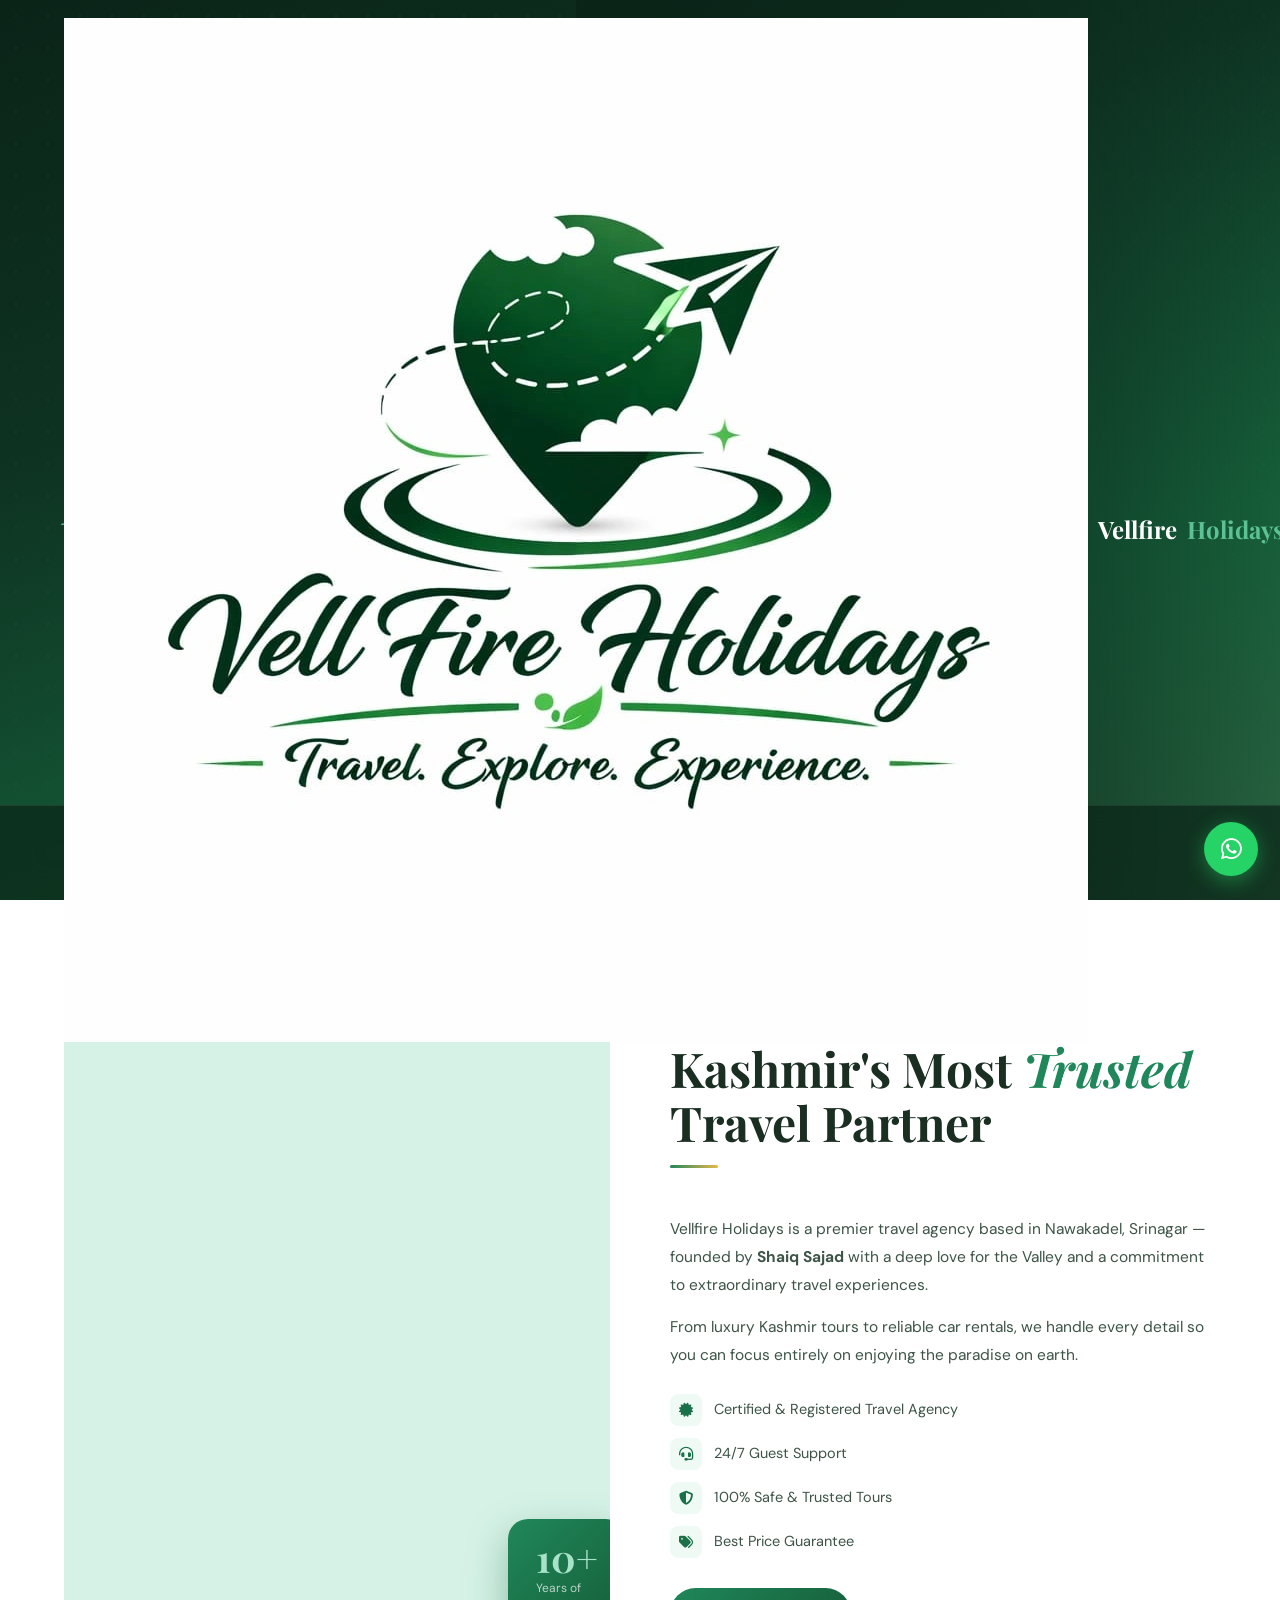
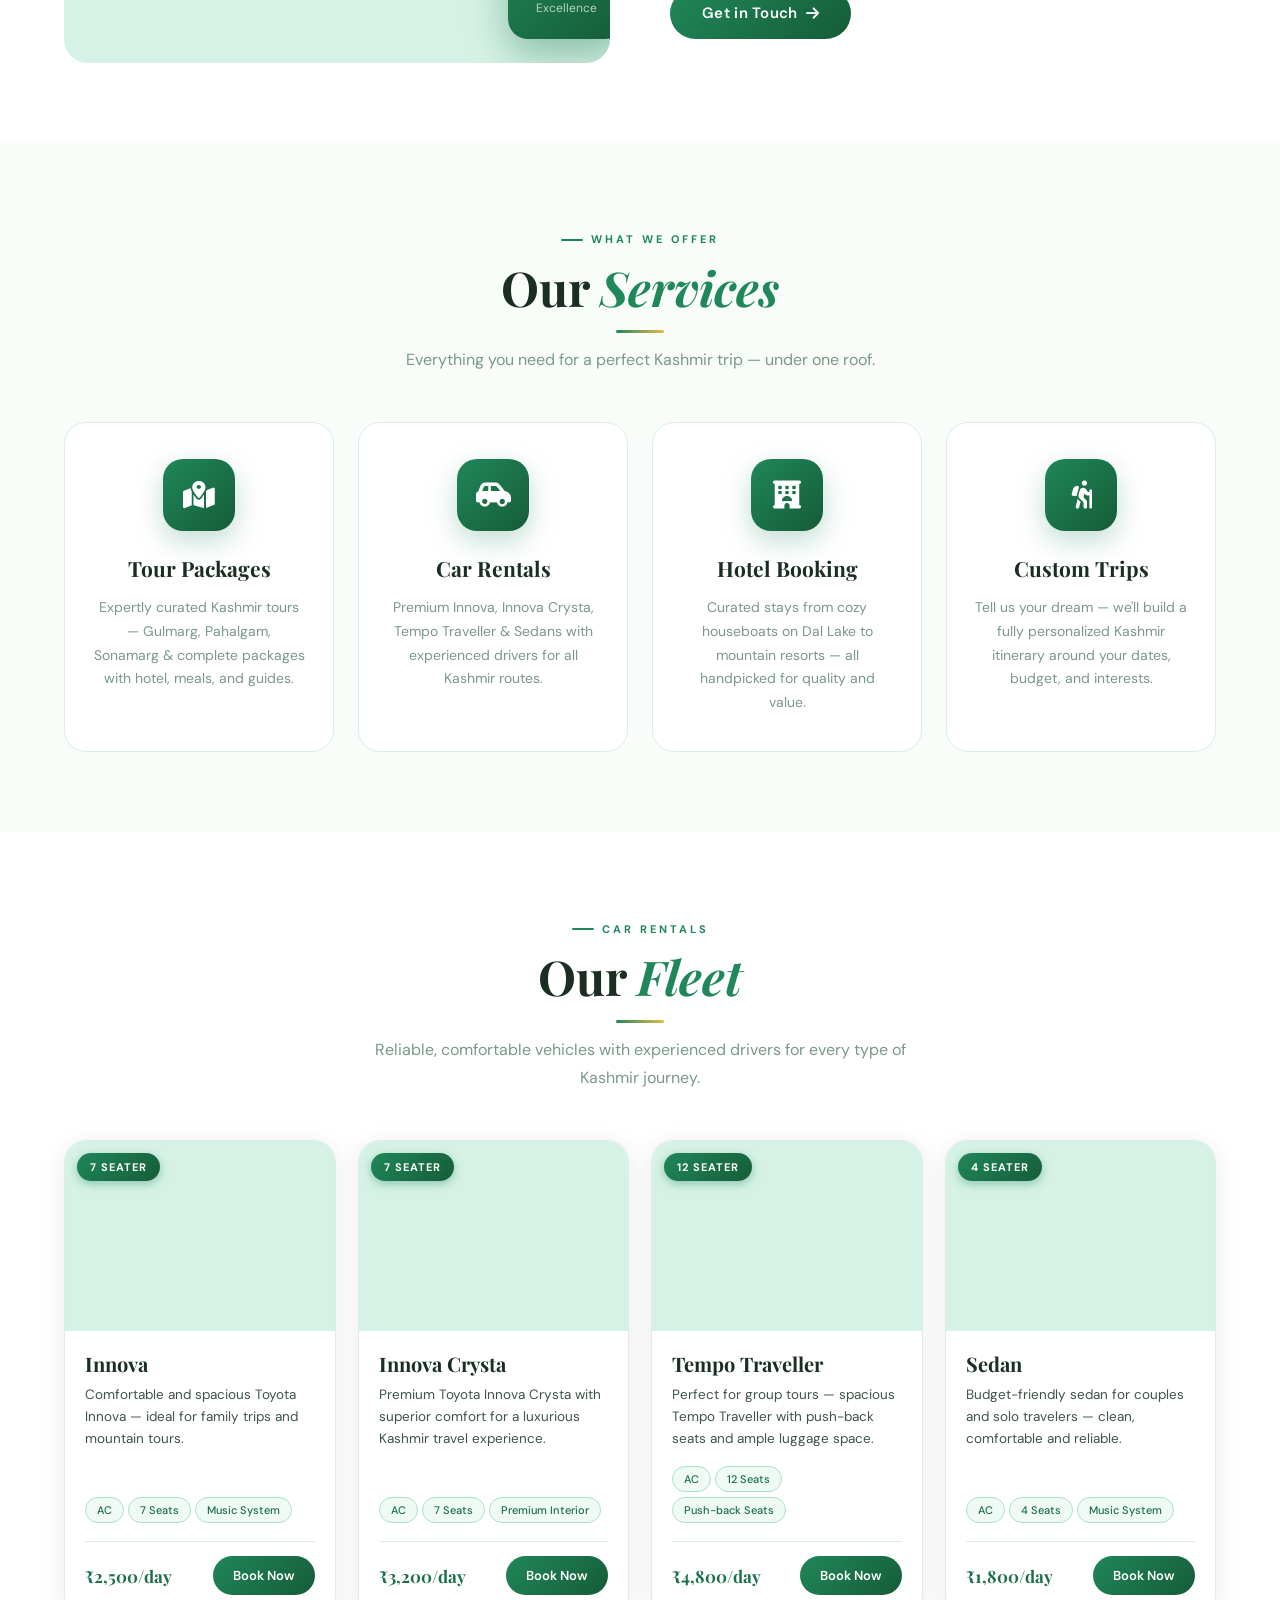
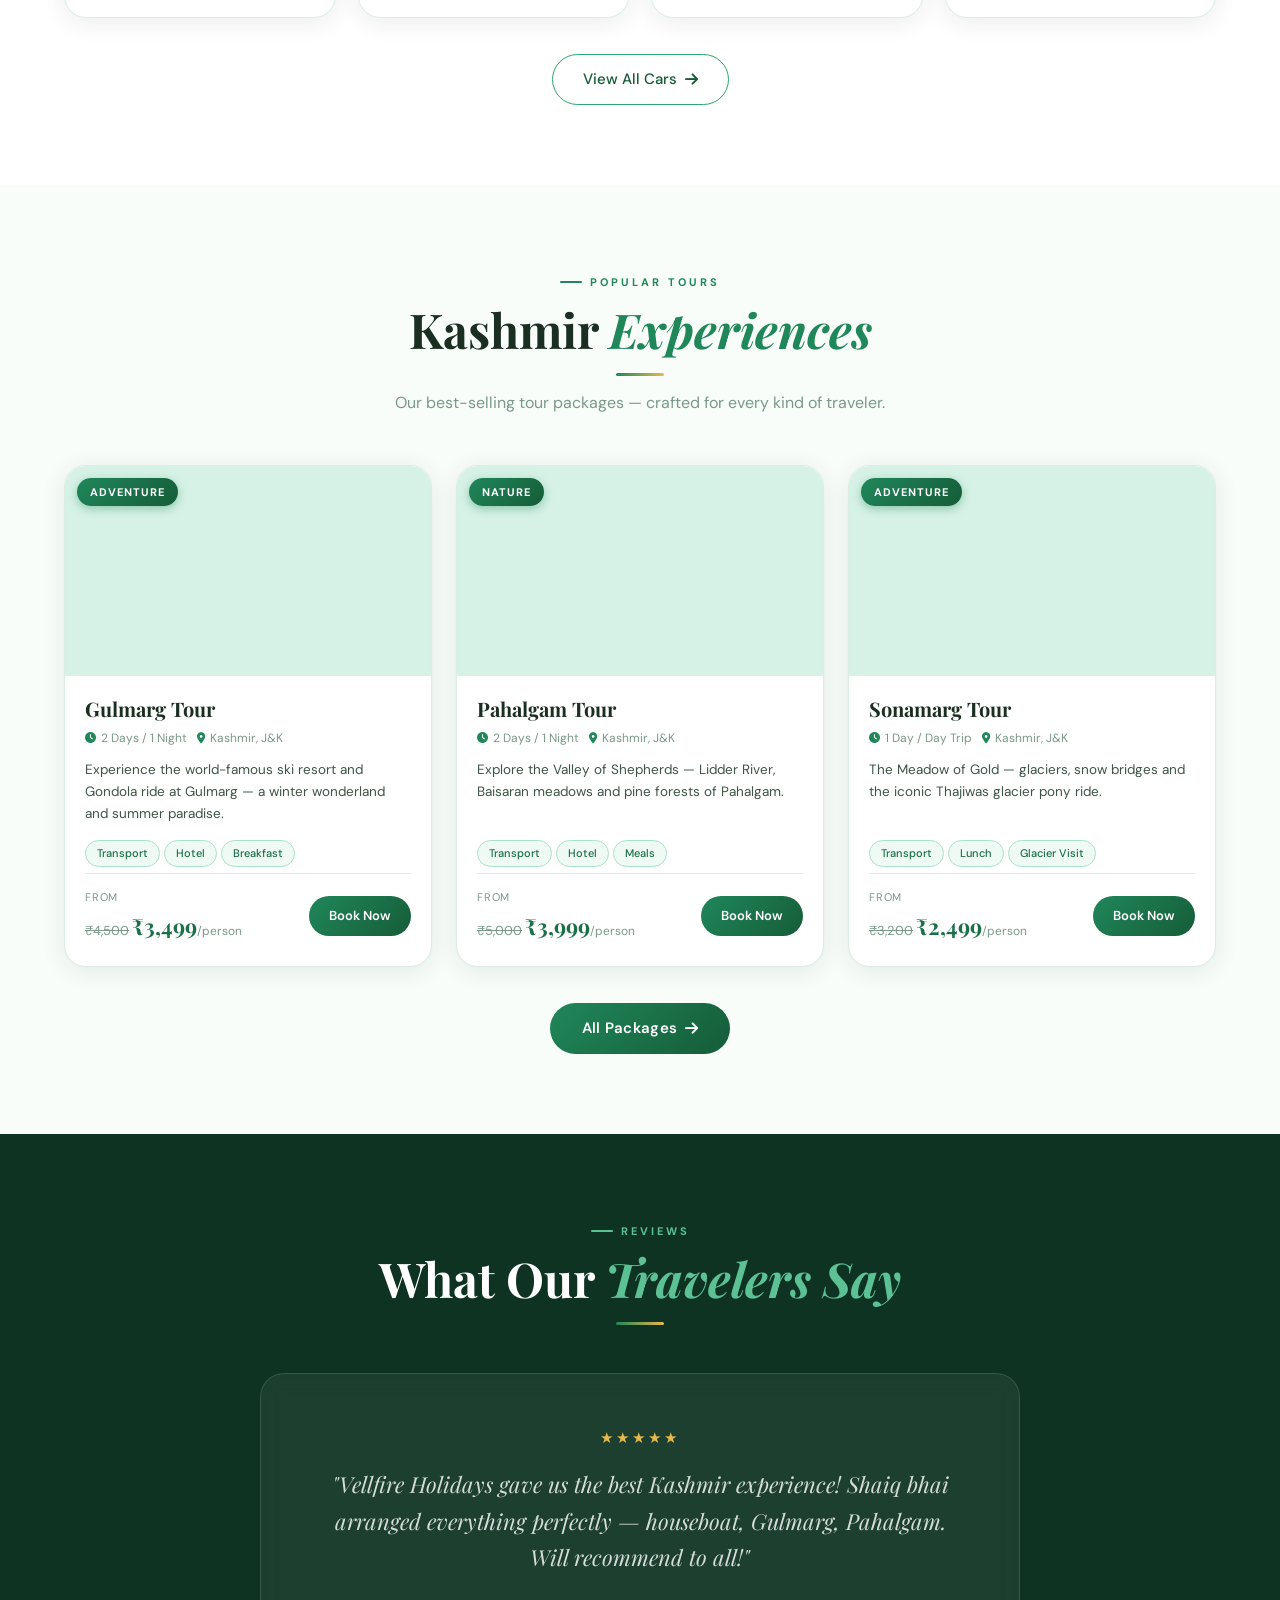
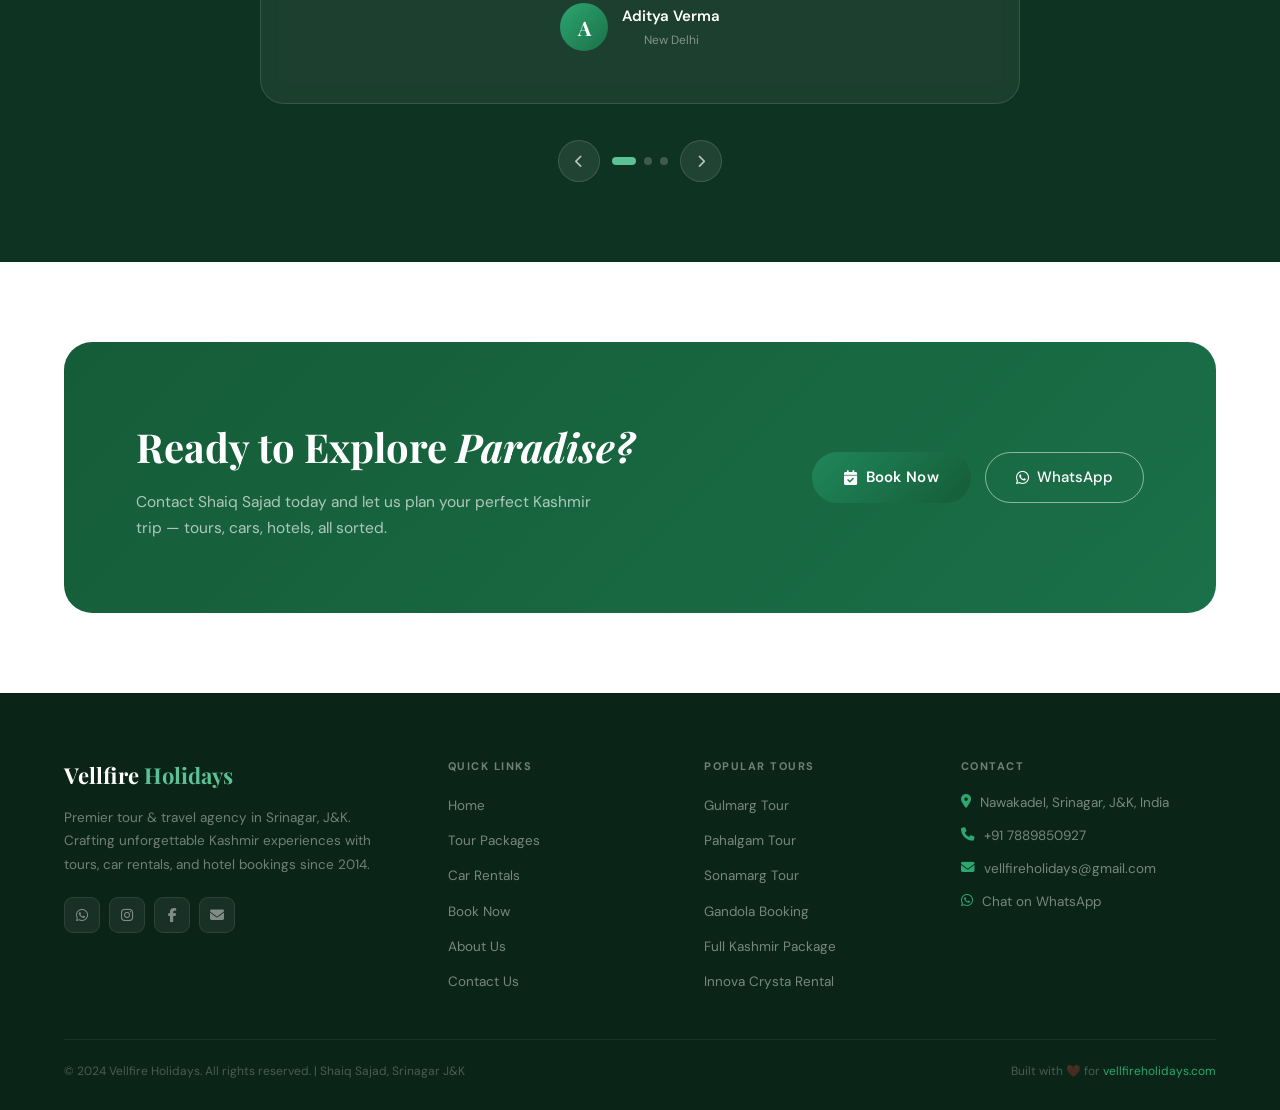
==== index.html @ 9fda01b8 "Remove closing nav tag from index.html" ====
<!DOCTYPE html>
<html lang="en">
<head>
<meta charset="UTF-8"><meta name="viewport" content="width=device-width,initial-scale=1.0">
<meta name="description" content="Vellfire Holidays – Best Kashmir Tour Packages & Car Rentals in Srinagar, J&K. Trusted by hundreds of travelers. Book Gulmarg, Pahalgam, Sonamarg tours today.">
<meta name="keywords" content="Kashmir tours, Srinagar travel, car rental Srinagar, Vellfire Holidays, Kashmir holiday packages, Gulmarg tour, Pahalgam tour">
<meta name="author" content="Shaiq Sajad – Vellfire Holidays">
<meta property="og:title" content="Vellfire Holidays – Explore Kashmir">
<meta property="og:description" content="Trusted tour & travel services in Srinagar, J&K. Tours, Car Rentals & Hotel Bookings.">
<meta property="og:url" content="https://vellfireholidays.com">
<meta name="robots" content="index,follow">
<title>Vellfire Holidays – Best Kashmir Tour Packages & Car Rentals | Srinagar J&K</title>
<link rel="canonical" href="https://vellfireholidays.com">
<link rel="stylesheet" href="shared.css">
<link rel="stylesheet" href="https://cdnjs.cloudflare.com/ajax/libs/font-awesome/6.5.0/css/all.min.css">
<script src="https://www.gstatic.com/firebasejs/8.10.1/firebase-app.js"></script>
<script src="https://www.gstatic.com/firebasejs/8.10.1/firebase-firestore.js"></script>
<script src="firebase-config.js"></script>
<script src="db.js"></script>
<style>
/* ── Hero ── */
.hero{position:relative;height:100vh;min-height:640px;display:flex;align-items:center;overflow:hidden}
.hero-bg{position:absolute;inset:0;background:linear-gradient(160deg,var(--g900) 0%,var(--g800) 35%,var(--g700) 70%,#2a6040 100%)}
.hero-pattern{position:absolute;inset:0;opacity:.04;background-image:radial-gradient(circle,var(--white) 1px,transparent 1px);background-size:32px 32px}
.hero-glow{position:absolute;top:-20%;right:-10%;width:70%;height:120%;background:radial-gradient(ellipse,rgba(32,135,90,.18) 0%,transparent 65%);pointer-events:none}
.hero-img{position:absolute;right:0;top:0;bottom:0;width:55%;overflow:hidden}
.hero-img img{width:100%;height:100%;object-fit:cover;opacity:.35;filter:saturate(1.2)}
.hero-img::before{content:'';position:absolute;inset:0;background:linear-gradient(to right,var(--g900) 0%,rgba(10,36,24,.6) 60%,transparent 100%);z-index:1}
.hero-content{position:relative;z-index:2;padding:0 5%;max-width:680px;padding-top:80px}
.hero-badge{display:inline-flex;align-items:center;gap:8px;background:rgba(255,255,255,.08);border:1px solid rgba(255,255,255,.15);padding:8px 20px;border-radius:50px;font-size:12px;font-weight:600;letter-spacing:2px;text-transform:uppercase;color:var(--g200);margin-bottom:24px;animation:fup .8s ease .3s both}
.hero-title{font-family:'Playfair Display',serif;font-size:clamp(38px,5.5vw,72px);font-weight:700;line-height:1.08;color:var(--white);margin-bottom:20px;animation:fup .8s ease .5s both}
.hero-title em{color:var(--g300);font-style:italic;display:block}
.hero-sub{font-size:clamp(15px,1.8vw,18px);color:rgba(255,255,255,.65);line-height:1.75;margin-bottom:36px;max-width:500px;animation:fup .8s ease .7s both}
.hero-btns{display:flex;gap:14px;flex-wrap:wrap;animation:fup .8s ease .9s both}
.hero-stats {
  position: absolute;
  bottom: 0;
  left: 0;
  right: 0;
  z-index: 2;
  background: rgba(10, 36, 24, 0.7);
  backdrop-filter: blur(20px);
  border-top: 1px solid rgba(255, 255, 255, 0.08);
  padding: 20px 5%;
  display: flex;
  justify-content: center;
  gap: clamp(20px, 5vw, 80px);
  flex-wrap: wrap;
  animation: fup .8s ease 1.1s both;
}

/* MOBILE OPTIMIZATION */
@media (max-width: 768px) {
  .hero-stats {
    position: relative; /* avoids overlap issues on small screens */
    padding: 15px 10px;
    gap: 15px;
    flex-direction: column; /* stack items vertically */
    align-items: center;
    text-align: center;
  }
}

/* EXTRA SMALL DEVICES */
@media (max-width: 480px) {
  .hero-stats {
    padding: 12px 8px;
    gap: 10px;
  }
}
.hstat{text-align:center}
.hstat-n{font-family:'Playfair Display',serif;font-size:clamp(24px,3vw,34px);font-weight:700;color:var(--g300)}
.hstat-l{font-size:11px;color:rgba(255,255,255,.4);letter-spacing:1.5px;text-transform:uppercase;margin-top:2px}
@keyframes fup{from{opacity:0;transform:translateY(28px)}to{opacity:1;transform:translateY(0)}}

/* ── About ── */
.about-grid{display:grid;grid-template-columns:1fr 1fr;gap:60px;align-items:center}
.about-img-wrap{position:relative;border-radius:24px;overflow:hidden;aspect-ratio:4/5;background:var(--g100)}
.about-img-wrap img{width:100%;height:100%;object-fit:cover}
.about-badge{position:absolute;bottom:24px;right:-16px;background:linear-gradient(135deg,var(--g500),var(--g700));color:var(--white);padding:20px 28px;border-radius:20px;box-shadow:0 16px 40px rgba(26,112,72,.4);z-index:2}
.about-badge-n{font-family:'Playfair Display',serif;font-size:38px;font-weight:700;color:var(--g200);line-height:1}
.about-badge-l{font-size:12px;color:rgba(255,255,255,.7);margin-top:2px}
.about-body p{color:var(--text2);font-size:15.5px;line-height:1.8;margin-bottom:18px}
.about-features{display:flex;flex-direction:column;gap:12px;margin:24px 0 30px}
.about-feat{display:flex;align-items:center;gap:12px;font-size:14.5px;color:var(--text2)}
.about-feat i{width:32px;height:32px;border-radius:8px;background:var(--g50);color:var(--g600);display:flex;align-items:center;justify-content:center;flex-shrink:0;font-size:14px}

/* ── Services ── */
.svc-grid{display:grid;grid-template-columns:repeat(auto-fill,minmax(270px,1fr));gap:24px}
.svc-card{padding:36px 28px;text-align:center;background:var(--white);border:1px solid var(--line);border-radius:22px;transition:var(--tr);box-shadow:var(--shadow)}
.svc-card:hover{transform:translateY(-6px);box-shadow:var(--shadow2);border-color:var(--g200)}
.svc-icon{width:72px;height:72px;border-radius:20px;background:linear-gradient(135deg,var(--g500),var(--g700));display:flex;align-items:center;justify-content:center;margin:0 auto 20px;font-size:28px;color:var(--white);box-shadow:0 10px 28px rgba(32,135,90,.28)}
.svc-title{font-family:'Playfair Display',serif;font-size:21px;font-weight:700;color:var(--text);margin-bottom:10px}
.svc-desc{font-size:14px;color:var(--muted);line-height:1.7}

/* ── Review slider ── */
.rev-track-wrap{overflow:hidden}
.rev-track{display:flex;transition:transform .55s cubic-bezier(.25,1,.5,1)}
.rev-slide{min-width:100%;padding:0 10%}
.rev-card{max-width:760px;margin:0 auto;background:rgba(255,255,255,.06);border:1px solid rgba(255,255,255,.12);border-radius:24px;padding:clamp(28px,5vw,52px) clamp(20px,6vw,60px);text-align:center;backdrop-filter:blur(10px)}
.rev-text{font-family:'Playfair Display',serif;font-size:clamp(17px,2.5vw,22px);font-style:italic;color:rgba(255,255,255,.82);line-height:1.65;margin:16px 0 28px}
.rev-author{display:flex;align-items:center;justify-content:center;gap:14px}
.rev-av{width:48px;height:48px;border-radius:50%;background:linear-gradient(135deg,var(--g400),var(--g600));display:flex;align-items:center;justify-content:center;font-family:'Playfair Display',serif;font-size:20px;font-weight:700;color:var(--white);flex-shrink:0}
.rev-name{font-weight:600;color:var(--white);font-size:15px}
.rev-loc{font-size:12px;color:rgba(255,255,255,.45)}
.rev-ctrl{display:flex;justify-content:center;align-items:center;gap:12px;margin-top:36px}
.rev-btn{width:42px;height:42px;border-radius:50%;background:rgba(255,255,255,.08);border:1px solid rgba(255,255,255,.14);color:rgba(255,255,255,.7);cursor:pointer;display:flex;align-items:center;justify-content:center;transition:var(--tr);font-size:13px}
.rev-btn:hover{background:var(--g600);border-color:var(--g500);color:var(--white)}
.rev-dots{display:flex;gap:8px;align-items:center}
.rdot{width:8px;height:8px;border-radius:50%;background:rgba(255,255,255,.2);cursor:pointer;transition:var(--tr)}
.rdot.on{background:var(--g300);width:24px;border-radius:4px}

/* ── CTA Section ── */
.cta-inner{background:linear-gradient(135deg,var(--g700),var(--g600));border-radius:28px;padding:clamp(44px,6vw,72px) clamp(28px,6vw,72px);display:flex;align-items:center;justify-content:space-between;gap:32px;flex-wrap:wrap}
.cta-text h2{font-family:'Playfair Display',serif;font-size:clamp(26px,4vw,40px);font-weight:700;color:var(--white);margin-bottom:10px}
.cta-text p{color:rgba(255,255,255,.65);font-size:15.5px;max-width:480px}
.cta-btns{display:flex;gap:14px;flex-wrap:wrap;flex-shrink:0}

@media(max-width:900px){.about-grid{grid-template-columns:1fr}.about-img-wrap{max-width:500px;margin:0 auto;aspect-ratio:16/9}.about-badge{right:16px}}
@media(max-width:768px){.hero-img{width:100%;opacity:.15}.hero-content{max-width:100%}.hero-stats{gap:20px}.rev-slide{padding:0 3%}.cta-inner{text-align:center;justify-content:center}.cta-text p{max-width:100%}}
@media(max-width:480px){.hero-btns{flex-direction:column;align-items:flex-start}.hero-stats{gap:16px}}
</style>
</head>
<body>
<div id="loader">
  <div class="ld-brand">Vellfire <span>Holidays</span></div>
  <div class="ld-bar"><div class="ld-fill"></div></div>
  <p style="font-size:11px;letter-spacing:3px;color:rgba(255,255,255,.3);text-transform:uppercase">Explore Kashmir</p>
</div>
  
<!-- NAVBAR -->
<nav id="nav" class="scrolled">
  <a href="index.html" class="nav-logo">
    <img src="images/company.webp" alt="Vellfire Holidays Logo" class="nav-logo-img">
    Vellfire <span>Holidays</span>
  </a>
  <ul class="nav-links">
    <li><a href="index.html">Home</a></li>
    <li><a href="tours.html">Tours</a></li>
    <li><a href="cars.html">Car Rentals</a></li>
    <li><a href="about.html" class="active">About</a></li>
    <li><a href="contact.html">Contact</a></li>
    <li><a href="gallery.html">Gallery</a></li>
    <li><a href="book.html" class="nav-cta">Book Now</a></li>
  </ul>
  <div class="hamburger" id="ham"><span></span><span></span><span></span></div>
</nav>
<div class="mob-nav" id="mobnav">
  <a href="index.html">Home</a>
  <a href="tours.html">Tours</a>
  <a href="cars.html">Car Rentals</a>
  <a href="about.html" class="active">About</a>
  <a href="contact.html">Contact</a>
  <a href="gallery.html">Gallery</a>
  <a href="book.html" class="mob-cta">Book Now</a>
</div>


<!-- HERO -->
<section class="hero" style="padding:0">
  <div class="hero-bg"></div>
  <div class="hero-pattern"></div>
  <div class="hero-glow"></div>
  <div class="hero-img">
    <img src="https://plus.unsplash.com/premium_photo-1661880922509-7db62ae56442?q=80&w=687&auto=format&fit=crop&ixlib=rb-4.1.0&ixid=M3wxMjA3fDB8MHxwaG90by1wYWdlfHx8fGVufDB8fHx8fA%3D%3D=85" alt="Kashmir beauty" loading="eager">
  </div>
  <div class="hero-content">
    <div class="hero-badge"><i class="fa-solid fa-star"></i> Top-Rated Kashmir Travel Agency</div>
    <h1 class="hero-title">Explore Kashmir<em>with Vellfire Holidays</em></h1>
    <p class="hero-sub">Trusted tour & travel services in Srinagar, J&K. Handcrafted packages, premium car rentals, and unforgettable memories.</p>
    <div class="hero-btns">
      <a href="book.html" class="btn"><i class="fa-solid fa-calendar-check"></i><span>Book Now</span></a>
      <a href="tours.html" class="btn-outline"><i class="fa-solid fa-compass"></i><span>View Tours</span></a>
    </div>
  </div>
  <div class="hero-stats">
    <div class="hstat"><div class="hstat-n">500+</div><div class="hstat-l">Happy Travelers</div></div>
    <div class="hstat"><div class="hstat-n">100+</div><div class="hstat-l">Tours Done</div></div>
    <div class="hstat"><div class="hstat-n">10+</div><div class="hstat-l">Years Exp.</div></div>
    <div class="hstat"><div class="hstat-n">4.9★</div><div class="hstat-l">Avg Rating</div></div>
  </div>
</section>

<!-- ABOUT -->
<section>
  <div class="about-grid">
    <div class="about-img-wrap rvl">
      <img src="https://plus.unsplash.com/premium_photo-1661880922509-7db62ae56442?q=80&w=687&auto=format&fit=crop&ixlib=rb-4.1.0&ixid=M3wxMjA3fDB8MHxwaG90by1wYWdlfHx8fGVufDB8fHx8fA%3D%3D=80" alt="Kashmir tourism Vellfire" loading="lazy">
      <div class="about-badge"><div class="about-badge-n">10+</div><div class="about-badge-l">Years of<br>Excellence</div></div>
    </div>
    <div class="rvr">
      <div class="section-head">
        <div class="eyebrow">About Us</div>
        <h2 class="section-title">Kashmir's Most <em>Trusted</em> Travel Partner</h2>
        <div class="divider"></div>
      </div>
      <p class="about-body" style="color:var(--text2);font-size:15.5px;line-height:1.8;margin-bottom:14px">Vellfire Holidays is a premier travel agency based in Nawakadel, Srinagar — founded by <strong>Shaiq Sajad</strong> with a deep love for the Valley and a commitment to extraordinary travel experiences.</p>
      <p style="color:var(--text2);font-size:15.5px;line-height:1.8;margin-bottom:24px">From luxury Kashmir tours to reliable car rentals, we handle every detail so you can focus entirely on enjoying the paradise on earth.</p>
      <div class="about-features">
        <div class="about-feat"><i class="fa-solid fa-certificate"></i> Certified & Registered Travel Agency</div>
        <div class="about-feat"><i class="fa-solid fa-headset"></i> 24/7 Guest Support</div>
        <div class="about-feat"><i class="fa-solid fa-shield-halved"></i> 100% Safe & Trusted Tours</div>
        <div class="about-feat"><i class="fa-solid fa-tags"></i> Best Price Guarantee</div>
      </div>
      <a href="contact.html" class="btn"><span>Get in Touch</span><i class="fa-solid fa-arrow-right"></i></a>
    </div>
  </div>
</section>

<!-- SERVICES -->
<section class="section-bg">
  <div class="section-head center rv">
    <div class="eyebrow">What We Offer</div>
    <h2 class="section-title">Our <em>Services</em></h2>
    <div class="divider"></div>
    <p class="section-sub">Everything you need for a perfect Kashmir trip — under one roof.</p>
  </div>
  <div class="svc-grid">
    <div class="svc-card rv rv-d1">
      <div class="svc-icon"><i class="fa-solid fa-map-location-dot"></i></div>
      <h3 class="svc-title">Tour Packages</h3>
      <p class="svc-desc">Expertly curated Kashmir tours — Gulmarg, Pahalgam, Sonamarg & complete packages with hotel, meals, and guides.</p>
    </div>
    <div class="svc-card rv rv-d2">
      <div class="svc-icon"><i class="fa-solid fa-car-side"></i></div>
      <h3 class="svc-title">Car Rentals</h3>
      <p class="svc-desc">Premium Innova, Innova Crysta, Tempo Traveller & Sedans with experienced drivers for all Kashmir routes.</p>
    </div>
    <div class="svc-card rv rv-d3">
      <div class="svc-icon"><i class="fa-solid fa-hotel"></i></div>
      <h3 class="svc-title">Hotel Booking</h3>
      <p class="svc-desc">Curated stays from cozy houseboats on Dal Lake to mountain resorts — all handpicked for quality and value.</p>
    </div>
    <div class="svc-card rv rv-d4">
      <div class="svc-icon"><i class="fa-solid fa-person-hiking"></i></div>
      <h3 class="svc-title">Custom Trips</h3>
      <p class="svc-desc">Tell us your dream — we'll build a fully personalized Kashmir itinerary around your dates, budget, and interests.</p>
    </div>
  </div>
</section>

<!-- FEATURED CARS -->
<section>
  <div class="section-head center rv">
    <div class="eyebrow">Car Rentals</div>
    <h2 class="section-title">Our <em>Fleet</em></h2>
    <div class="divider"></div>
    <p class="section-sub">Reliable, comfortable vehicles with experienced drivers for every type of Kashmir journey.</p>
  </div>
  <div class="grid-4" id="cars-grid">
    <div class="empty-state"><i class="fa-solid fa-spinner fa-spin"></i></div>
  </div>
  <div style="text-align:center;margin-top:36px" class="rv">
    <a href="cars.html" class="btn-outline dark"><span>View All Cars</span><i class="fa-solid fa-arrow-right"></i></a>
  </div>
</section>

<!-- POPULAR TOURS -->
<section class="section-bg">
  <div class="section-head center rv">
    <div class="eyebrow">Popular Tours</div>
    <h2 class="section-title">Kashmir <em>Experiences</em></h2>
    <div class="divider"></div>
    <p class="section-sub">Our best-selling tour packages — crafted for every kind of traveler.</p>
  </div>
  <div class="grid-3" id="tours-grid">
    <div class="empty-state" style="grid-column:1/-1"><i class="fa-solid fa-spinner fa-spin"></i></div>
  </div>
  <div style="text-align:center;margin-top:36px" class="rv">
    <a href="tours.html" class="btn"><span>All Packages</span><i class="fa-solid fa-arrow-right"></i></a>
  </div>
</section>

<!-- REVIEWS -->
<section class="section-dark">
  <div class="section-head center rv">
    <div class="eyebrow eyebrow-dark">Reviews</div>
    <h2 class="section-title white">What Our <em>Travelers Say</em></h2>
    <div class="divider"></div>
  </div>
  <div class="rv">
    <div class="rev-track-wrap"><div class="rev-track" id="rev-track"></div></div>
    <div class="rev-ctrl">
      <button class="rev-btn" id="rev-prev"><i class="fa-solid fa-chevron-left"></i></button>
      <div class="rev-dots" id="rev-dots"></div>
      <button class="rev-btn" id="rev-next"><i class="fa-solid fa-chevron-right"></i></button>
    </div>
  </div>
</section>

<!-- CTA -->
<section>
  <div class="cta-inner rv">
    <div class="cta-text">
      <h2>Ready to Explore <em style="font-style:italic">Paradise?</em></h2>
      <p>Contact Shaiq Sajad today and let us plan your perfect Kashmir trip — tours, cars, hotels, all sorted.</p>
    </div>
    <div class="cta-btns">
      <a href="book.html" class="btn"><i class="fa-solid fa-calendar-check"></i><span>Book Now</span></a>
      <a href="https://wa.me/917889850927" target="_blank" class="btn-outline" style="border-color:rgba(255,255,255,.5)"><i class="fa-brands fa-whatsapp"></i><span>WhatsApp</span></a>
    </div>
  </div>
</section>

<footer>
  <div class="footer-grid">
    <div>
      <div class="footer-brand">Vellfire <span>Holidays</span></div>
      <p class="footer-about">Premier tour & travel agency in Srinagar, J&K. Crafting unforgettable Kashmir experiences with tours, car rentals, and hotel bookings since 2014.</p>
      <div class="footer-social">
        <a href="https://wa.me/917889850927" title="WhatsApp"><i class="fa-brands fa-whatsapp"></i></a>
        <a href="https://www.instagram.com/vellfire_holidays?utm_source=qr&igsh=MTRkdTdydWd6dnczdw==" title="Instagram"><i class="fa-brands fa-instagram"></i></a>
        <a href="https://www.facebook.com/share/1AvcsRSPPp/" title="Facebook"><i class="fa-brands fa-facebook-f"></i></a>
        <a href="mailto:vellfireholidays@gmail.com" title="Email"><i class="fa-solid fa-envelope"></i></a>
      </div>
    </div>
    <div class="footer-col">
      <h4>Quick Links</h4>
      <ul class="footer-links">
        <li><a href="index.html">Home</a></li>
        <li><a href="tours.html">Tour Packages</a></li>
        <li><a href="cars.html">Car Rentals</a></li>
        <li><a href="book.html">Book Now</a></li>
        <li><a href="about.html">About Us</a></li>
        <li><a href="contact.html">Contact Us</a></li>
      </ul>
    </div>
    <div class="footer-col">
      <h4>Popular Tours</h4>
      <ul class="footer-links">
        <li><a href="tours.html">Gulmarg Tour</a></li>
        <li><a href="tours.html">Pahalgam Tour</a></li>
        <li><a href="tours.html">Sonamarg Tour</a></li>
        <li><a href="tours.html">Gandola Booking</a></li>
        <li><a href="tours.html">Full Kashmir Package</a></li>
        <li><a href="cars.html">Innova Crysta Rental</a></li>
      </ul>
    </div>
    <div class="footer-col">
      <h4>Contact</h4>
      <div class="footer-contact-item"><i class="fa-solid fa-location-dot"></i><span>Nawakadel, Srinagar, J&K, India</span></div>
      <div class="footer-contact-item"><i class="fa-solid fa-phone"></i><a href="tel:+917889850927">+91 7889850927</a></div>
      <div class="footer-contact-item"><i class="fa-solid fa-envelope"></i><a href="mailto:vellfireholidays@gmail.com">vellfireholidays@gmail.com</a></div>
      <div class="footer-contact-item"><i class="fa-brands fa-whatsapp"></i><a href="https://wa.me/917889850927">Chat on WhatsApp</a></div>
    </div>
  </div>
  <div class="footer-bottom">
    <p>© 2024 Vellfire Holidays. All rights reserved. | Shaiq Sajad, Srinagar J&K</p>
    <p>Built with ❤️ for <a href="https://vellfireholidays.com">vellfireholidays.com</a></p>
  </div>
</footer>

<a href="https://wa.me/917889850927" target="_blank" class="wa-float" title="WhatsApp Vellfire Holidays"><i class="fa-brands fa-whatsapp"></i></a>
<button class="scroll-top" id="scrtop" onclick="window.scrollTo({top:0,behavior:'smooth'})"><i class="fa-solid fa-chevron-up"></i></button>
<div class="toast" id="toast"></div>

<script>
/* ── Render helpers ── */
function renderCarCard(c){
  var feats=(Array.isArray(c.features)?c.features:(c.features||'').split(',').map(function(s){return s.trim()})).filter(Boolean);
  return '<div class="card rv"><div class="card-img" style="height:190px">'+
    '<img src="'+(c.image||'')+'" alt="'+c.name+' car rental Srinagar" loading="lazy" onerror="this.style.display=\'none\'">'+
    '<span class="card-badge">'+c.seats+'</span></div>'+
    '<div class="card-body"><h3 class="card-title">'+c.name+'</h3>'+
    '<p class="card-desc">'+(c.description||'')+'</p>'+
    '<div style="margin-bottom:14px">'+feats.slice(0,3).map(function(f){return'<span class="chip">'+f+'</span>'}).join('')+'</div>'+
    '<div class="card-foot"><span style="font-family:\'Playfair Display\',serif;font-size:17px;font-weight:700;color:var(--g600)">'+(c.price||'')+'</span>'+
    '<a href="book.html" class="btn-sm"><span>Book Now</span></a></div></div></div>';
}
function renderTourCard(t){
  var price=Number(t.price).toLocaleString('en-IN');
  var orig=t.originalPrice?'<span class="orig">₹'+Number(t.originalPrice).toLocaleString('en-IN')+'</span>':'';
  var inc=(Array.isArray(t.inclusions)?t.inclusions:(t.inclusions||'').split(',').map(function(s){return s.trim()})).filter(Boolean);
  return '<div class="card rv"><div class="card-img" style="height:210px">'+
    '<img src="'+(t.image||'')+'" alt="'+t.title+' Srinagar Kashmir" loading="lazy" onerror="this.style.display=\'none\'">'+
    (t.category?'<span class="card-badge">'+t.category+'</span>':'')+
    '</div><div class="card-body"><h3 class="card-title">'+t.title+'</h3>'+
    '<div class="card-meta"><span><i class="fa-solid fa-clock"></i>'+t.duration+'</span><span><i class="fa-solid fa-location-dot"></i>Kashmir, J&K</span></div>'+
    '<p class="card-desc">'+(t.description||'')+'</p>'+
    '<div style="margin-bottom:2px">'+inc.slice(0,3).map(function(i){return'<span class="chip">'+i+'</span>'}).join('')+'</div>'+
    '<div class="card-foot"><div><div style="font-size:11px;color:var(--muted);text-transform:uppercase;letter-spacing:.8px;margin-bottom:2px">From</div>'+
    '<div class="card-price">'+orig+'₹'+price+'<small>/person</small></div></div>'+
    '<a href="book.html" class="btn-sm">Book Now</a></div></div></div>';
}

/* ── Load data ── */
vfGetCars().then(function(cars){
  document.getElementById('cars-grid').innerHTML=cars.slice(0,4).map(renderCarCard).join('');
  initReveal();
});
vfGetTours().then(function(tours){
  document.getElementById('tours-grid').innerHTML=tours.slice(0,3).map(renderTourCard).join('');
  initReveal();
});

/* ── Reviews slider ── */
var rCur=0,rList=[];
vfGetReviews().then(function(revs){
  rList=revs;
  var track=document.getElementById('rev-track');
  var dots=document.getElementById('rev-dots');
  if(!revs.length){track.innerHTML='<div class="rev-slide"><div class="rev-card"><p class="rev-text">No reviews yet.</p></div></div>';return;}
  track.innerHTML=revs.map(function(r){
    return '<div class="rev-slide"><div class="rev-card">'+
      '<div class="stars">'+'★'.repeat(r.rating||5)+'</div>'+
      '<p class="rev-text">"'+r.text+'"</p>'+
      '<div class="rev-author"><div class="rev-av">'+(r.name||'G').charAt(0)+'</div>'+
      '<div><div class="rev-name">'+r.name+'</div><div class="rev-loc">'+(r.location||'')+'</div></div></div>'+
      '</div></div>';
  }).join('');
  dots.innerHTML=revs.map(function(_,i){return'<div class="rdot'+(i===0?' on':'')+'" onclick="rGoTo('+i+')"></div>'}).join('');
});
window.rGoTo=function(i){rCur=i;document.getElementById('rev-track').style.transform='translateX(-'+(i*100)+'%)';document.querySelectorAll('.rdot').forEach(function(d,j){d.classList.toggle('on',j===i)})};
document.getElementById('rev-next').onclick=function(){rGoTo((rCur+1)%Math.max(rList.length,1))};
document.getElementById('rev-prev').onclick=function(){rGoTo((rCur-1+Math.max(rList.length,1))%Math.max(rList.length,1))};
setInterval(function(){if(rList.length)rGoTo((rCur+1)%rList.length)},5500);

/* ── Scroll & Nav ── */
window.addEventListener('scroll',function(){
  document.getElementById('nav').classList.toggle('scrolled',window.scrollY>60);
  document.getElementById('scrtop').classList.toggle('show',window.scrollY>400);
});
document.getElementById('ham').addEventListener('click',function(){this.classList.toggle('open');document.getElementById('mobnav').classList.toggle('open')});
document.getElementById('mobnav').addEventListener('click',function(e){if(e.target.tagName==='A'){document.getElementById('ham').classList.remove('open');this.classList.remove('open')}});

/* ── Reveal on scroll ── */
function initReveal(){
  var obs=new IntersectionObserver(function(entries){entries.forEach(function(el){if(el.isIntersecting){el.target.classList.add('on');obs.unobserve(el.target)}})},{threshold:.1,rootMargin:'0px 0px -40px 0px'});
  document.querySelectorAll('.rv,.rvl,.rvr').forEach(function(el){if(!el.classList.contains('on'))obs.observe(el)});
}

/* ── Loader ── */
window.addEventListener('load',function(){
  setTimeout(function(){document.getElementById('loader').classList.add('gone');initReveal();},2000);
});
setTimeout(initReveal,600);
</script>
</body>
</html>
---- shared.css ----
/* ============================================================
   VELLFIRE HOLIDAYS — COMPLETE DESIGN SYSTEM
   Green & White | Mobile-First | Fully Responsive
   ============================================================ */

@import url('https://fonts.googleapis.com/css2?family=Playfair+Display:ital,wght@0,400;0,600;0,700;1,400;1,600&family=DM+Sans:wght@300;400;500;600;700&display=swap');

/* ─── Variables ──────────────────────────────────────────── */
:root {
  --g900:#0a2418; --g800:#0e3322; --g700:#155c38; --g600:#1a7048;
  --g500:#20875a; --g400:#2da670; --g300:#5cc195; --g200:#a8e2c8;
  --g100:#d6f2e6; --g50:#f0faf5;
  --white:#ffffff; --off:#f8fdf9; --text:#1a2e22; --text2:#3d5447;
  --muted:#7a9988; --line:#daeee3;
  --gold:#c8922a; --gold2:#e8b84b;
  --r:14px; --r2:22px;
  --tr:all 0.35s cubic-bezier(0.25,1,0.5,1);
  --sh:0 4px 24px rgba(10,36,24,.09);
  --sh2:0 12px 48px rgba(10,36,24,.14);
  --sh3:0 24px 72px rgba(10,36,24,.20);
}

/* ─── Reset ──────────────────────────────────────────────── */
*,*::before,*::after{margin:0;padding:0;box-sizing:border-box}
html{scroll-behavior:smooth;font-size:16px;-webkit-text-size-adjust:100%}
body{font-family:'DM Sans',sans-serif;background:var(--white);color:var(--text);overflow-x:hidden;line-height:1.65;-webkit-font-smoothing:antialiased;-moz-osx-font-smoothing:grayscale}
img{display:block;max-width:100%;height:auto}
a{text-decoration:none;color:inherit}
ul{list-style:none}
button,input,textarea,select{font-family:inherit}

/* ─── Loader ─────────────────────────────────────────────── */
#loader{position:fixed;inset:0;z-index:9999;background:var(--g800);display:flex;flex-direction:column;align-items:center;justify-content:center;gap:22px;transition:opacity .65s ease,visibility .65s ease}
#loader.gone{opacity:0;visibility:hidden;pointer-events:none}
.ld-brand{font-family:'Playfair Display',serif;font-size:clamp(26px,6vw,46px);color:var(--white);letter-spacing:4px;animation:ldpulse 1.8s ease infinite}
.ld-brand span{color:var(--g300)}
.ld-bar{width:180px;height:2px;background:rgba(255,255,255,.1);border-radius:2px;overflow:hidden}
.ld-fill{height:100%;background:linear-gradient(90deg,var(--g400),var(--gold2));animation:ldfill 2.1s ease forwards}
@keyframes ldpulse{0%,100%{opacity:1}50%{opacity:.35}}
@keyframes ldfill{from{width:0}to{width:100%}}

/* ─── Navigation ─────────────────────────────────────────── */
nav{position:fixed;top:0;left:0;right:0;z-index:900;padding:18px 5%;display:flex;align-items:center;justify-content:space-between;transition:var(--tr)}
nav.scrolled{background:rgba(255,255,255,.97);backdrop-filter:blur(20px);-webkit-backdrop-filter:blur(20px);padding:12px 5%;box-shadow:0 2px 20px rgba(10,36,24,.10);border-bottom:1px solid var(--line)}

.nav-logo{display:flex;align-items:center;gap:10px;font-family:'Playfair Display',serif;font-size:clamp(18px,2.5vw,24px);font-weight:700;color:var(--white);transition:var(--tr);flex-shrink:0}
nav.scrolled .nav-logo{color:var(--g700)}
.nav-logo span{color:var(--g300)}
nav.scrolled .nav-logo span{color:var(--g500)}
.nav-logo-icon{width:36px;height:36px;border-radius:10px;background:linear-gradient(135deg,var(--g500),var(--g700));display:flex;align-items:center;justify-content:center;font-size:17px;color:var(--white);flex-shrink:0;box-shadow:0 3px 12px rgba(32,135,90,.4)}

.nav-links{display:flex;align-items:center;gap:4px}
.nav-links a{display:block;padding:8px 14px;border-radius:8px;font-size:14px;font-weight:500;color:rgba(255,255,255,.82);transition:var(--tr);white-space:nowrap}
nav.scrolled .nav-links a{color:var(--text2)}
.nav-links a:hover{color:var(--white);background:rgba(255,255,255,.12)}
nav.scrolled .nav-links a:hover{color:var(--g600);background:var(--g50)}
.nav-links a.active{color:var(--white);background:rgba(255,255,255,.15)}
nav.scrolled .nav-links a.active{color:var(--g600);background:var(--g100);font-weight:600}

.nav-cta{background:linear-gradient(135deg,var(--g500),var(--g700))!important;color:var(--white)!important;padding:9px 22px!important;border-radius:50px!important;font-weight:600!important;font-size:13.5px!important;box-shadow:0 4px 14px rgba(32,135,90,.3);transition:var(--tr)!important}
.nav-cta:hover{background:linear-gradient(135deg,var(--gold),var(--gold2))!important;box-shadow:0 6px 20px rgba(200,146,42,.35)!important;transform:translateY(-1px)}
nav.scrolled .nav-cta{color:var(--white)!important}

.hamburger{display:none;flex-direction:column;gap:5px;cursor:pointer;padding:5px;z-index:1001;-webkit-tap-highlight-color:transparent}
.hamburger span{display:block;width:24px;height:2px;border-radius:2px;background:var(--white);transition:var(--tr)}
nav.scrolled .hamburger span{background:var(--g800)}
.hamburger.open span:nth-child(1){transform:translateY(7px) rotate(45deg)}
.hamburger.open span:nth-child(2){opacity:0;transform:scaleX(0)}
.hamburger.open span:nth-child(3){transform:translateY(-7px) rotate(-45deg)}

.mob-nav{position:fixed;inset:0;z-index:899;background:var(--g900);display:flex;flex-direction:column;align-items:center;justify-content:center;gap:6px;transform:translateX(100%);transition:transform .45s cubic-bezier(0.25,1,0.5,1)}
.mob-nav.open{transform:translateX(0)}
.mob-nav a{font-family:'Playfair Display',serif;font-size:clamp(22px,7vw,34px);color:rgba(255,255,255,.72);padding:11px 36px;border-radius:12px;transition:var(--tr);letter-spacing:1px;-webkit-tap-highlight-color:transparent;text-align:center}
.mob-nav a:hover,.mob-nav a.active{color:var(--g300);background:rgba(255,255,255,.05)}
.mob-cta{margin-top:14px;background:linear-gradient(135deg,var(--g500),var(--g700))!important;color:var(--white)!important;padding:14px 44px!important;border-radius:50px!important;font-size:clamp(14px,3.5vw,16px)!important;font-family:'DM Sans',sans-serif!important;font-weight:600!important;letter-spacing:0!important}

/* ─── Buttons ────────────────────────────────────────────── */
.btn{display:inline-flex;align-items:center;gap:8px;padding:13px 32px;border-radius:50px;background:linear-gradient(135deg,var(--g500),var(--g700));color:var(--white);font-size:15px;font-weight:600;border:none;cursor:pointer;transition:var(--tr);letter-spacing:.3px;position:relative;overflow:hidden;white-space:nowrap;-webkit-tap-highlight-color:transparent}
.btn::after{content:'';position:absolute;inset:0;background:linear-gradient(135deg,var(--gold),var(--gold2));opacity:0;transition:var(--tr)}
.btn>*{position:relative;z-index:1}
.btn:hover::after{opacity:1}
.btn:hover{transform:translateY(-2px);box-shadow:0 10px 32px rgba(200,146,42,.3);color:var(--white)}

.btn-outline{display:inline-flex;align-items:center;gap:8px;padding:12px 30px;border-radius:50px;background:transparent;color:var(--white);border:1.5px solid rgba(255,255,255,.48);font-size:15px;font-weight:500;cursor:pointer;transition:var(--tr);white-space:nowrap;-webkit-tap-highlight-color:transparent}
.btn-outline:hover{background:rgba(255,255,255,.12);border-color:var(--white);transform:translateY(-2px)}
.btn-outline.dark{color:var(--g700);border-color:var(--g400)}
.btn-outline.dark:hover{background:var(--g50);color:var(--g600)}

.btn-sm{display:inline-flex;align-items:center;gap:6px;padding:9px 20px;border-radius:50px;background:linear-gradient(135deg,var(--g500),var(--g700));color:var(--white);font-size:13px;font-weight:600;border:none;cursor:pointer;transition:var(--tr);white-space:nowrap;-webkit-tap-highlight-color:transparent}
.btn-sm:hover{background:linear-gradient(135deg,var(--gold),var(--gold2));transform:translateY(-1px);box-shadow:0 6px 18px rgba(200,146,42,.3)}

/* ─── Sections ───────────────────────────────────────────── */
section{padding:80px 5%}
.section-bg{background:var(--off)}
.section-dark{background:var(--g800)}
.section-head{margin-bottom:48px}
.section-head.center{text-align:center}

.eyebrow{display:inline-flex;align-items:center;gap:8px;font-size:11px;font-weight:700;letter-spacing:3px;text-transform:uppercase;color:var(--g500);margin-bottom:12px}
.eyebrow::before{content:'';width:22px;height:2px;background:currentColor;border-radius:2px}
.eyebrow-dark{color:var(--g300)}

.section-title{font-family:'Playfair Display',serif;font-size:clamp(26px,4vw,48px);font-weight:700;line-height:1.12;color:var(--text)}
.section-title.white{color:var(--white)}
.section-title em{font-style:italic;color:var(--g500)}
.section-title.white em{color:var(--g300)}

.section-sub{margin-top:13px;font-size:clamp(14px,1.8vw,16px);color:var(--muted);line-height:1.75;max-width:540px}
.section-head.center .section-sub{margin-left:auto;margin-right:auto}
.section-sub.white{color:rgba(255,255,255,.6)}

.divider{width:48px;height:3px;border-radius:2px;background:linear-gradient(90deg,var(--g500),var(--gold2));margin-top:16px}
.section-head.center .divider{margin-left:auto;margin-right:auto}

/* ─── Page Hero ──────────────────────────────────────────── */
.page-hero{min-height:320px;padding:100px 5% 60px;background:linear-gradient(155deg,var(--g800) 0%,var(--g700) 50%,var(--g500) 100%);display:flex;align-items:center;justify-content:center;text-align:center;position:relative;overflow:hidden}
.page-hero::before{content:'';position:absolute;inset:0;background:radial-gradient(ellipse at 50% 120%,rgba(45,166,112,.2) 0%,transparent 65%)}
.page-hero::after{content:'';position:absolute;bottom:0;left:0;right:0;height:60px;background:linear-gradient(to top,var(--white),transparent)}
.page-hero-content{position:relative;z-index:2;padding:0 16px}
.page-hero-tag{display:inline-block;padding:6px 18px;border-radius:50px;background:rgba(255,255,255,.1);border:1px solid rgba(255,255,255,.18);font-size:11px;font-weight:600;letter-spacing:2.5px;text-transform:uppercase;color:var(--g200);margin-bottom:14px}
.page-hero-title{font-family:'Playfair Display',serif;font-size:clamp(28px,6vw,58px);font-weight:700;color:var(--white);line-height:1.1}
.page-hero-title em{color:var(--g300);font-style:italic}
.page-hero-sub{margin-top:12px;font-size:clamp(14px,1.8vw,16px);color:rgba(255,255,255,.65);line-height:1.7;max-width:540px;margin-left:auto;margin-right:auto}

/* ─── Cards ──────────────────────────────────────────────── */
.card{background:var(--white);border:1px solid var(--line);border-radius:var(--r2);overflow:hidden;transition:var(--tr);box-shadow:var(--sh);display:flex;flex-direction:column}
.card:hover{transform:translateY(-5px);box-shadow:var(--sh2);border-color:var(--g200)}
.card-img{position:relative;overflow:hidden;background:var(--g100);flex-shrink:0}
.card-img img{width:100%;height:100%;object-fit:cover;transition:transform .6s ease}
.card:hover .card-img img{transform:scale(1.05)}
.card-badge{position:absolute;top:12px;left:12px;background:linear-gradient(135deg,var(--g500),var(--g700));color:var(--white);font-size:11px;font-weight:700;letter-spacing:1px;text-transform:uppercase;padding:5px 13px;border-radius:50px;box-shadow:0 3px 10px rgba(32,135,90,.4)}
.card-badge.gold{background:linear-gradient(135deg,var(--gold),var(--gold2));color:var(--g900)}
.card-body{padding:20px 20px 22px;display:flex;flex-direction:column;flex:1}
.card-title{font-family:'Playfair Display',serif;font-size:clamp(16px,2vw,20px);font-weight:700;color:var(--text);margin-bottom:8px;line-height:1.25}
.card-meta{display:flex;flex-wrap:wrap;gap:10px;margin-bottom:10px}
.card-meta span{display:flex;align-items:center;gap:5px;font-size:12px;color:var(--muted)}
.card-meta i{color:var(--g500);font-size:11px}
.card-desc{font-size:13.5px;color:var(--text2);line-height:1.65;margin-bottom:14px;flex:1}
.card-foot{display:flex;align-items:center;justify-content:space-between;padding-top:14px;border-top:1px solid var(--line);gap:10px;flex-wrap:wrap;margin-top:auto}
.card-price{font-family:'Playfair Display',serif;font-size:clamp(17px,2.5vw,22px);font-weight:700;color:var(--g600)}
.card-price small{font-size:12px;color:var(--muted);font-family:'DM Sans',sans-serif;font-weight:400}
.card-price .orig{font-size:13px;text-decoration:line-through;color:var(--muted);margin-right:3px;font-family:'DM Sans',sans-serif;font-weight:400}

/* ─── Grids ──────────────────────────────────────────────── */
.grid-2{display:grid;grid-template-columns:1fr 1fr;gap:36px;align-items:center}
.grid-3{display:grid;grid-template-columns:repeat(auto-fill,minmax(290px,1fr));gap:24px}
.grid-4{display:grid;grid-template-columns:repeat(auto-fill,minmax(240px,1fr));gap:22px}

/* ─── Reveal ─────────────────────────────────────────────── */
.rv {opacity:0;transform:translateY(30px);transition:opacity .7s ease,transform .7s ease}
.rvl{opacity:0;transform:translateX(-30px);transition:opacity .7s ease,transform .7s ease}
.rvr{opacity:0;transform:translateX(30px);transition:opacity .7s ease,transform .7s ease}
.rv.on,.rvl.on,.rvr.on{opacity:1;transform:translate(0)}
.rv-d1{transition-delay:.1s} .rv-d2{transition-delay:.2s} .rv-d3{transition-delay:.3s} .rv-d4{transition-delay:.4s}

/* ─── Forms ──────────────────────────────────────────────── */
.form-group{margin-bottom:18px}
.form-group label{display:block;font-size:11.5px;font-weight:600;letter-spacing:1px;text-transform:uppercase;color:var(--text2);margin-bottom:7px}
.form-group input,.form-group textarea,.form-group select{width:100%;background:var(--white);border:1.5px solid var(--line);border-radius:12px;padding:13px 16px;font-size:15px;color:var(--text);outline:none;transition:var(--tr);-webkit-appearance:none}
.form-group input:focus,.form-group textarea:focus,.form-group select:focus{border-color:var(--g400);box-shadow:0 0 0 3px rgba(32,135,90,.10)}
.form-group textarea{resize:vertical;min-height:120px}
.form-group select{cursor:pointer;appearance:none;background-image:url("data:image/svg+xml,%3Csvg xmlns='http://www.w3.org/2000/svg' width='12' height='8' viewBox='0 0 12 8'%3E%3Cpath d='M1 1l5 5 5-5' stroke='%237a9988' stroke-width='1.5' fill='none' stroke-linecap='round'/%3E%3C/svg%3E");background-repeat:no-repeat;background-position:right 15px center;padding-right:40px}
.form-row{display:grid;grid-template-columns:1fr 1fr;gap:14px}

/* ─── Home Hero ──────────────────────────────────────────── */
.hero{position:relative;height:100vh;min-height:580px;display:flex;align-items:center;overflow:hidden}
.hero-bg{position:absolute;inset:0;background:linear-gradient(160deg,var(--g900) 0%,var(--g800) 35%,var(--g700) 70%,#2a6040 100%)}
.hero-pattern{position:absolute;inset:0;opacity:.04;background-image:radial-gradient(circle,var(--white) 1px,transparent 1px);background-size:30px 30px}
.hero-glow{position:absolute;top:-20%;right:-10%;width:70%;height:120%;background:radial-gradient(ellipse,rgba(32,135,90,.18) 0%,transparent 65%);pointer-events:none}
.hero-img{position:absolute;right:0;top:0;bottom:0;width:55%;overflow:hidden}
.hero-img img{width:100%;height:100%;object-fit:cover;opacity:.35;filter:saturate(1.2)}
.hero-img::before{content:'';position:absolute;inset:0;z-index:1;background:linear-gradient(to right,var(--g900) 0%,rgba(10,36,24,.6) 55%,transparent 100%)}
.hero-content{position:relative;z-index:2;padding:80px 5% 0;max-width:660px}
.hero-badge{display:inline-flex;align-items:center;gap:8px;background:rgba(255,255,255,.08);border:1px solid rgba(255,255,255,.14);padding:7px 18px;border-radius:50px;font-size:11px;font-weight:600;letter-spacing:2px;text-transform:uppercase;color:var(--g200);margin-bottom:20px;animation:fup .8s ease .3s both}
.hero-title{font-family:'Playfair Display',serif;font-size:clamp(32px,5.5vw,68px);font-weight:700;line-height:1.08;color:var(--white);margin-bottom:18px;animation:fup .8s ease .5s both}
.hero-title em{color:var(--g300);font-style:italic;display:block}
.hero-sub{font-size:clamp(14px,1.8vw,17px);color:rgba(255,255,255,.65);line-height:1.75;margin-bottom:32px;max-width:480px;animation:fup .8s ease .7s both}
.hero-btns{display:flex;gap:12px;flex-wrap:wrap;animation:fup .8s ease .9s both}
.hero-stats{position:absolute;bottom:0;left:0;right:0;z-index:2;background:rgba(10,36,24,.72);backdrop-filter:blur(16px);-webkit-backdrop-filter:blur(16px);border-top:1px solid rgba(255,255,255,.08);padding:18px 5%;display:flex;justify-content:center;gap:clamp(14px,4vw,72px);flex-wrap:wrap;animation:fup .8s ease 1.1s both}
.hstat{text-align:center}
.hstat-n{font-family:'Playfair Display',serif;font-size:clamp(20px,3vw,34px);font-weight:700;color:var(--g300);line-height:1}
.hstat-l{font-size:10.5px;color:rgba(255,255,255,.42);letter-spacing:1.5px;text-transform:uppercase;margin-top:3px}
@keyframes fup{from{opacity:0;transform:translateY(24px)}to{opacity:1;transform:translateY(0)}}

/* ─── About ──────────────────────────────────────────────── */
.about-grid{display:grid;grid-template-columns:1fr 1fr;gap:56px;align-items:center}
.about-img-wrap{position:relative;border-radius:22px;overflow:hidden;aspect-ratio:4/5;background:var(--g100)}
.about-img-wrap img{width:100%;height:100%;object-fit:cover}
.about-badge{position:absolute;bottom:22px;right:-14px;background:linear-gradient(135deg,var(--g500),var(--g700));color:var(--white);padding:18px 24px;border-radius:18px;box-shadow:0 14px 36px rgba(26,112,72,.4);z-index:2}
.about-badge-n{font-family:'Playfair Display',serif;font-size:36px;font-weight:700;color:var(--g200);line-height:1}
.about-badge-l{font-size:12px;color:rgba(255,255,255,.65);margin-top:2px}
.about-body{color:var(--text2);font-size:15.5px;line-height:1.8;margin-bottom:14px}
.about-features{display:flex;flex-direction:column;gap:11px;margin:22px 0 28px}
.about-feat{display:flex;align-items:center;gap:12px;font-size:14px;color:var(--text2)}
.about-feat i{width:30px;height:30px;border-radius:8px;background:var(--g50);color:var(--g600);display:flex;align-items:center;justify-content:center;flex-shrink:0;font-size:13px}

/* ─── Services ───────────────────────────────────────────── */
.svc-grid{display:grid;grid-template-columns:repeat(auto-fill,minmax(230px,1fr));gap:20px}
.svc-card{padding:30px 22px;text-align:center;background:var(--white);border:1px solid var(--line);border-radius:20px;transition:var(--tr);box-shadow:var(--sh)}
.svc-card:hover{transform:translateY(-5px);box-shadow:var(--sh2);border-color:var(--g200)}
.svc-icon{width:64px;height:64px;border-radius:18px;background:linear-gradient(135deg,var(--g500),var(--g700));display:flex;align-items:center;justify-content:center;margin:0 auto 16px;font-size:26px;color:var(--white);box-shadow:0 8px 24px rgba(32,135,90,.28)}
.svc-title{font-family:'Playfair Display',serif;font-size:19px;font-weight:700;color:var(--text);margin-bottom:8px}
.svc-desc{font-size:13.5px;color:var(--muted);line-height:1.7}

/* ─── Reviews ────────────────────────────────────────────── */
.rev-track-wrap{overflow:hidden}
.rev-track{display:flex;transition:transform .55s cubic-bezier(.25,1,.5,1)}
.rev-slide{min-width:100%;padding:0 8%}
.rev-card{max-width:760px;margin:0 auto;text-align:center;padding:clamp(24px,5vw,50px) clamp(16px,5vw,56px);background:rgba(255,255,255,.055);border:1px solid rgba(255,255,255,.11);border-radius:22px;backdrop-filter:blur(10px)}
.rev-text{font-family:'Playfair Display',serif;font-size:clamp(15px,2.5vw,22px);font-style:italic;color:rgba(255,255,255,.80);line-height:1.65;margin:14px 0 24px}
.rev-author{display:flex;align-items:center;justify-content:center;gap:12px}
.rev-av{width:46px;height:46px;border-radius:50%;background:linear-gradient(135deg,var(--g400),var(--g600));display:flex;align-items:center;justify-content:center;font-family:'Playfair Display',serif;font-size:20px;font-weight:700;color:var(--white);flex-shrink:0}
.rev-name{font-weight:600;color:var(--white);font-size:15px}
.rev-loc{font-size:12px;color:rgba(255,255,255,.45);margin-top:2px}
.rev-ctrl{display:flex;justify-content:center;align-items:center;gap:12px;margin-top:32px}
.rev-btn{width:40px;height:40px;border-radius:50%;background:rgba(255,255,255,.07);border:1px solid rgba(255,255,255,.12);color:rgba(255,255,255,.65);cursor:pointer;display:flex;align-items:center;justify-content:center;transition:var(--tr);font-size:13px}
.rev-btn:hover{background:var(--g600);border-color:var(--g500);color:var(--white)}
.rev-dots{display:flex;gap:8px;align-items:center}
.rdot{width:8px;height:8px;border-radius:50%;background:rgba(255,255,255,.2);cursor:pointer;transition:var(--tr)}
.rdot.on{background:var(--g300);width:22px;border-radius:4px}

/* ─── CTA ────────────────────────────────────────────────── */
.cta-inner{background:linear-gradient(135deg,var(--g700),var(--g600));border-radius:26px;padding:clamp(36px,5vw,64px) clamp(24px,5vw,64px);display:flex;align-items:center;justify-content:space-between;gap:28px;flex-wrap:wrap}
.cta-text h2{font-family:'Playfair Display',serif;font-size:clamp(22px,3.5vw,38px);font-weight:700;color:var(--white);margin-bottom:8px}
.cta-text p{color:rgba(255,255,255,.62);font-size:15px;max-width:460px}
.cta-btns{display:flex;gap:12px;flex-wrap:wrap;flex-shrink:0}

/* ─── Tours Filter ───────────────────────────────────────── */
.filter-bar{display:flex;gap:10px;flex-wrap:wrap;justify-content:center;margin-bottom:44px}
.f-btn{padding:9px 22px;border-radius:50px;border:1.5px solid var(--line);background:transparent;color:var(--text2);font-size:13.5px;font-weight:500;cursor:pointer;transition:var(--tr);font-family:'DM Sans',sans-serif;-webkit-tap-highlight-color:transparent}
.f-btn:hover,.f-btn.on{background:linear-gradient(135deg,var(--g500),var(--g700));border-color:var(--g500);color:var(--white)}

/* ─── Cars ───────────────────────────────────────────────── */
.car-features{display:flex;flex-wrap:wrap;gap:7px;margin-bottom:14px}
.car-feat{display:flex;align-items:center;gap:5px;font-size:12px;color:var(--text2);background:var(--g50);border:1px solid var(--g200);padding:4px 10px;border-radius:50px}
.car-feat i{color:var(--g500);font-size:10px}
.why-grid{display:grid;grid-template-columns:repeat(auto-fill,minmax(180px,1fr));gap:14px}
.why-item{text-align:center;padding:22px 14px;background:rgba(255,255,255,.05);border:1px solid rgba(255,255,255,.09);border-radius:16px}
.why-item i{font-size:26px;color:var(--g300);display:block;margin-bottom:10px}
.why-item h4{color:var(--white);font-size:15px;margin-bottom:5px;font-family:'Playfair Display',serif}
.why-item p{color:rgba(255,255,255,.42);font-size:13px;line-height:1.6}

/* ─── Booking Page ───────────────────────────────────────── */
.book-grid{display:grid;grid-template-columns:1.1fr .9fr;gap:48px;align-items:start}
.book-form-card{background:var(--white);border:1px solid var(--line);border-radius:26px;padding:clamp(22px,4vw,44px);box-shadow:var(--sh2)}
.book-form-card h2{font-family:'Playfair Display',serif;font-size:clamp(20px,3vw,28px);font-weight:700;color:var(--text);margin-bottom:5px}
.book-form-card>p{color:var(--muted);font-size:14px;margin-bottom:24px}
.book-sidebar{display:flex;flex-direction:column;gap:18px}
.info-card{background:linear-gradient(135deg,var(--g700),var(--g600));border-radius:20px;padding:26px;color:var(--white)}
.info-card h3{font-family:'Playfair Display',serif;font-size:19px;margin-bottom:16px}
.info-item{display:flex;align-items:flex-start;gap:11px;margin-bottom:13px;font-size:14px;color:rgba(255,255,255,.78)}
.info-item i{color:var(--g200);margin-top:2px;flex-shrink:0;width:15px}
.info-item a{color:rgba(255,255,255,.78);transition:var(--tr)}
.info-item a:hover{color:var(--white)}
.info-item strong{display:block;color:rgba(255,255,255,.95);font-weight:600;margin-bottom:1px}
.wa-book-btn{display:flex;align-items:center;justify-content:center;gap:12px;background:#25D366;color:var(--white);padding:15px 22px;border-radius:14px;font-size:15px;font-weight:600;transition:var(--tr);box-shadow:0 5px 18px rgba(37,211,102,.32);-webkit-tap-highlight-color:transparent}
.wa-book-btn:hover{background:#1ebe5c;transform:translateY(-2px);box-shadow:0 8px 24px rgba(37,211,102,.42)}
.wa-book-btn>div>div:first-child{font-size:15px;font-weight:700}
.wa-book-btn>div>div:last-child{font-size:12px;opacity:.84}
.guarantee-card{background:var(--g50);border:1px solid var(--g200);border-radius:18px;padding:20px}
.guarantee-card h4{font-family:'Playfair Display',serif;font-size:16px;color:var(--g700);margin-bottom:13px}
.guarantee-item{display:flex;align-items:center;gap:9px;font-size:13.5px;color:var(--text2);margin-bottom:9px}
.guarantee-item i{color:var(--g500);flex-shrink:0}
.form-success{display:none;background:linear-gradient(135deg,var(--g50),#e4f7ec);border:1px solid var(--g200);border-radius:12px;padding:20px;text-align:center;margin-top:14px}
.form-success i{font-size:32px;color:var(--g500);display:block;margin-bottom:8px}
.form-success h4{font-family:'Playfair Display',serif;font-size:18px;color:var(--g700);margin-bottom:5px}
.form-success p{color:var(--muted);font-size:13.5px}

/* ─── Contact Page ───────────────────────────────────────── */
.contact-grid{display:grid;grid-template-columns:1fr 1.4fr;gap:48px;align-items:start}
.contact-info-col{display:flex;flex-direction:column;gap:12px}
.ci-card{padding:18px;border-radius:16px;display:flex;align-items:flex-start;gap:14px;background:var(--white);border:1px solid var(--line);box-shadow:var(--sh);transition:var(--tr)}
.ci-card:hover{transform:translateX(4px);border-color:var(--g200);box-shadow:var(--sh2)}
.ci-icon{width:44px;height:44px;border-radius:12px;background:linear-gradient(135deg,var(--g500),var(--g700));display:flex;align-items:center;justify-content:center;font-size:17px;color:var(--white);flex-shrink:0;box-shadow:0 4px 14px rgba(32,135,90,.28)}
.ci-label{font-size:10.5px;font-weight:700;letter-spacing:1.5px;text-transform:uppercase;color:var(--muted);display:block;margin-bottom:3px}
.ci-val{font-size:14px;color:var(--text);font-weight:500}
.ci-val a{color:var(--text);transition:var(--tr)}
.ci-val a:hover{color:var(--g600)}
.contact-form-card{background:var(--white);border:1px solid var(--line);border-radius:24px;padding:clamp(22px,4vw,42px);box-shadow:var(--sh2)}
.contact-form-card h3{font-family:'Playfair Display',serif;font-size:clamp(20px,3vw,26px);font-weight:700;color:var(--text);margin-bottom:5px}
.contact-form-card>p{color:var(--muted);font-size:14px;margin-bottom:22px}
.social-row{display:grid;grid-template-columns:repeat(auto-fill,minmax(185px,1fr));gap:10px;margin-top:44px}
.social-link{display:flex;align-items:center;gap:12px;padding:14px 16px;border-radius:14px;background:var(--white);border:1px solid var(--line);transition:var(--tr);box-shadow:var(--sh);-webkit-tap-highlight-color:transparent}
.social-link:hover{transform:translateY(-3px);box-shadow:var(--sh2)}
.social-link.wa:hover{background:#f0fdf4;border-color:#25D366}
.social-link.ig:hover{background:#fdf0f5;border-color:#e91e8c}
.social-link.fb:hover{background:#f0f5ff;border-color:#1877f2}
.social-link.em:hover{background:var(--g50);border-color:var(--g400)}
.social-icon{width:40px;height:40px;border-radius:11px;display:flex;align-items:center;justify-content:center;font-size:18px;flex-shrink:0}
.social-icon.wa{background:rgba(37,211,102,.1);color:#25D366}
.social-icon.ig{background:rgba(233,30,140,.08);color:#e91e8c}
.social-icon.fb{background:rgba(24,119,242,.08);color:#1877f2}
.social-icon.em{background:var(--g50);color:var(--g600)}
.social-text strong{display:block;font-size:14px;color:var(--text)}
.social-text span{font-size:12px;color:var(--muted)}
.map-wrap{margin-top:52px;border-radius:20px;overflow:hidden;height:380px;border:1px solid var(--line);box-shadow:var(--sh)}
.map-wrap iframe{width:100%;height:100%;border:0;display:block}

/* ─── Footer ─────────────────────────────────────────────── */
footer{background:var(--g900);padding:64px 5% 28px}
.footer-grid{display:grid;grid-template-columns:1.6fr 1fr 1fr 1.2fr;gap:44px;margin-bottom:44px}
.footer-brand{font-family:'Playfair Display',serif;font-size:22px;font-weight:700;color:var(--white);margin-bottom:12px}
.footer-brand span{color:var(--g300)}
.footer-about{font-size:13.5px;color:rgba(255,255,255,.42);line-height:1.75;margin-bottom:20px}
.footer-social{display:flex;gap:9px;flex-wrap:wrap}
.footer-social a{width:36px;height:36px;border-radius:9px;background:rgba(255,255,255,.06);border:1px solid rgba(255,255,255,.09);display:flex;align-items:center;justify-content:center;color:rgba(255,255,255,.45);font-size:14px;transition:var(--tr)}
.footer-social a:hover{background:var(--g600);border-color:var(--g500);color:var(--white);transform:translateY(-2px)}
.footer-col h4{font-size:11px;font-weight:700;letter-spacing:1.5px;text-transform:uppercase;color:rgba(255,255,255,.42);margin-bottom:16px}
.footer-links{display:flex;flex-direction:column;gap:9px}
.footer-links a{font-size:13.5px;color:rgba(255,255,255,.45);transition:var(--tr)}
.footer-links a:hover{color:var(--g300);padding-left:4px}
.footer-contact-item{display:flex;gap:9px;align-items:flex-start;margin-bottom:11px;font-size:13.5px;color:rgba(255,255,255,.45)}
.footer-contact-item i{color:var(--g400);margin-top:3px;flex-shrink:0}
.footer-contact-item a{color:rgba(255,255,255,.45);transition:var(--tr)}
.footer-contact-item a:hover{color:var(--g300)}
.footer-bottom{border-top:1px solid rgba(255,255,255,.07);padding-top:22px;display:flex;justify-content:space-between;align-items:center;flex-wrap:wrap;gap:8px}
.footer-bottom p{font-size:12px;color:rgba(255,255,255,.26)}
.footer-bottom a{color:var(--g400)}

/* ─── Floating ───────────────────────────────────────────── */
.wa-float{position:fixed;bottom:24px;right:22px;z-index:800;width:54px;height:54px;border-radius:50%;background:#25D366;color:var(--white);font-size:24px;display:flex;align-items:center;justify-content:center;box-shadow:0 5px 20px rgba(37,211,102,.45);transition:var(--tr);animation:waglow 2.2s ease infinite;-webkit-tap-highlight-color:transparent}
.wa-float:hover{transform:scale(1.1)}
@keyframes waglow{0%,100%{box-shadow:0 5px 20px rgba(37,211,102,.4)}50%{box-shadow:0 5px 32px rgba(37,211,102,.68)}}
.scroll-top{position:fixed;bottom:88px;right:22px;z-index:800;width:42px;height:42px;border-radius:50%;background:var(--g700);color:var(--white);border:none;cursor:pointer;font-size:15px;display:flex;align-items:center;justify-content:center;box-shadow:0 3px 14px rgba(10,36,24,.28);transition:var(--tr);opacity:0;visibility:hidden;transform:translateY(8px);-webkit-tap-highlight-color:transparent}
.scroll-top.show{opacity:1;visibility:visible;transform:translateY(0)}
.scroll-top:hover{background:var(--g600);transform:translateY(-2px)}

/* ─── Toast ──────────────────────────────────────────────── */
.toast{position:fixed;top:20px;right:20px;z-index:9999;background:var(--g700);color:var(--white);padding:13px 20px;border-radius:12px;font-size:14px;box-shadow:var(--sh2);opacity:0;transform:translateY(-12px);transition:var(--tr);pointer-events:none;max-width:290px;line-height:1.45}
.toast.show{opacity:1;transform:translateY(0)}
.toast.err{background:#c0392b}

/* ─── Misc ───────────────────────────────────────────────── */
.stars{color:var(--gold2);letter-spacing:3px;font-size:15px}
.chip{display:inline-block;padding:3px 11px;border-radius:50px;font-size:11px;font-weight:500;background:var(--g50);color:var(--g600);border:1px solid var(--g200);margin-right:4px;margin-bottom:4px}
.empty-state{text-align:center;padding:48px 20px;color:var(--muted)}
.empty-state i{font-size:44px;display:block;margin-bottom:12px;opacity:.28}

/* ════════════════════════════════════════════════════════════
   RESPONSIVE BREAKPOINTS
   ════════════════════════════════════════════════════════════ */

/* ── ≤1200px — Large Tablet / Small Laptop ── */
@media(max-width:1200px){
  .footer-grid{grid-template-columns:1fr 1fr;gap:32px}
  .about-grid{gap:40px}
  .grid-3{grid-template-columns:repeat(auto-fill,minmax(260px,1fr))}
}

/* ── ≤960px — Tablet ── */
@media(max-width:960px){
  section{padding:68px 5%}
  .section-head{margin-bottom:38px}

  /* Grids collapse */
  .grid-2{grid-template-columns:1fr}
  .grid-3{grid-template-columns:repeat(auto-fill,minmax(250px,1fr));gap:18px}
  .grid-4{grid-template-columns:1fr 1fr;gap:16px}

  /* About */
  .about-grid{grid-template-columns:1fr;gap:32px}
  .about-img-wrap{max-width:500px;margin:0 auto;aspect-ratio:16/9}
  .about-badge{right:14px}

  /* Pages */
  .contact-grid{grid-template-columns:1fr}
  .book-grid{grid-template-columns:1fr}

  /* Hero */
  .hero-img{width:100%;opacity:.15}
  .hero-content{max-width:100%}
  .hero-stats{gap:18px}

  /* CTA */
  .cta-inner{text-align:center;justify-content:center}
  .cta-text p{max-width:100%;margin:0 auto}
}

/* ── ≤768px — Mobile ── */
@media(max-width:768px){
  /* Nav */
  .nav-links{display:none}
  .hamburger{display:flex}
  nav{padding:13px 4%}
  nav.scrolled{padding:10px 4%}
  .nav-logo{font-size:18px;gap:8px}
  .nav-logo-icon{width:32px;height:32px;font-size:15px}

  /* Sections */
  section{padding:54px 4%}
  .section-head{margin-bottom:32px}

  /* Page hero */
  .page-hero{min-height:256px;padding:86px 4% 48px}
  .page-hero::after{height:36px}

  /* Forms */
  .form-row{grid-template-columns:1fr;gap:0}

  /* Reviews */
  .rev-slide{padding:0 2%}

  /* Footer */
  .footer-grid{grid-template-columns:1fr;gap:24px}
  .footer-bottom{flex-direction:column;align-items:flex-start;gap:6px}
  footer{padding:46px 4% 22px}

  /* Social */
  .social-row{grid-template-columns:1fr 1fr}

  /* Map */
  .map-wrap{height:280px;margin-top:32px}

  /* CTA */
  .cta-btns{justify-content:center;width:100%}
}

/* ── ≤520px — Small Mobile ── */
@media(max-width:520px){
  section{padding:46px 4%}

  /* Nav */
  .nav-logo{font-size:16px}
  .nav-logo-icon{width:29px;height:29px;font-size:13px}

  /* Typography */
  .section-title{font-size:clamp(22px,7vw,32px)}
  .page-hero-title{font-size:clamp(24px,9vw,38px)}
  .hero-title{font-size:clamp(26px,9vw,42px)}
  .page-hero{padding:82px 4% 44px}

  /* Buttons */
  .btn,.btn-outline{padding:11px 22px;font-size:14px;gap:7px}
  .btn-sm{padding:8px 17px;font-size:12px}

  /* Hero */
  .hero{min-height:500px}
  .hero-badge{font-size:10px;padding:6px 13px}
  .hero-btns{flex-direction:column;align-items:flex-start;gap:10px}
  .hero-btns .btn,.hero-btns .btn-outline{width:100%;justify-content:center;max-width:280px}
  .hstat-n{font-size:19px}
  .hstat-l{font-size:9px}
  .hero-stats{gap:12px;padding:15px 4%}

  /* About */
  .about-img-wrap{aspect-ratio:4/3}
  .about-badge{bottom:12px;right:8px;padding:14px 18px}
  .about-badge-n{font-size:28px}

  /* Cards */
  .grid-3,.grid-4{grid-template-columns:1fr;gap:14px}
  .card-body{padding:14px 14px 16px}
  .card-title{font-size:16px}
  .card-price{font-size:18px}

  /* Services */
  .svc-grid{grid-template-columns:1fr 1fr}
  .svc-card{padding:20px 12px}
  .svc-icon{width:52px;height:52px;font-size:21px}
  .svc-title{font-size:15px}
  .svc-desc{font-size:12.5px}

  /* Why grid */
  .why-grid{grid-template-columns:1fr 1fr;gap:10px}
  .why-item{padding:18px 12px}

  /* Booking */
  .book-form-card{padding:18px 14px}
  .info-card{padding:20px 16px}
  .contact-form-card{padding:18px 14px}

  /* Social */
  .social-row{grid-template-columns:1fr}

  /* CTA */
  .cta-inner{padding:28px 18px}
  .cta-btns .btn,.cta-btns .btn-outline{flex:1;justify-content:center;min-width:130px}

  /* Filter */
  .filter-bar{gap:7px}
  .f-btn{padding:8px 15px;font-size:12.5px}

  /* Reviews */
  .rev-slide{padding:0}
  .rev-card{padding:20px 14px}
  .rev-text{font-size:14px}

  /* Footer */
  footer{padding:38px 4% 20px}

  /* Floating */
  .wa-float{width:50px;height:50px;font-size:21px;bottom:16px;right:14px}
  .scroll-top{width:38px;height:38px;font-size:13px;bottom:76px;right:14px}
  .toast{left:12px;right:12px;max-width:none;top:12px;font-size:13.5px}

  /* Map */
  .map-wrap{height:240px;border-radius:14px}
}

/* ── ≤360px — Tiny Phone ── */
@media(max-width:360px){
  section{padding:38px 3.5%}
  nav{padding:10px 3.5%}
  .hero-title{font-size:25px}
  .svc-grid{grid-template-columns:1fr}
  .why-grid{grid-template-columns:1fr}
  .grid-4{grid-template-columns:1fr}
  .social-row{grid-template-columns:1fr}
  .mob-nav a{padding:9px 24px;font-size:22px}
}
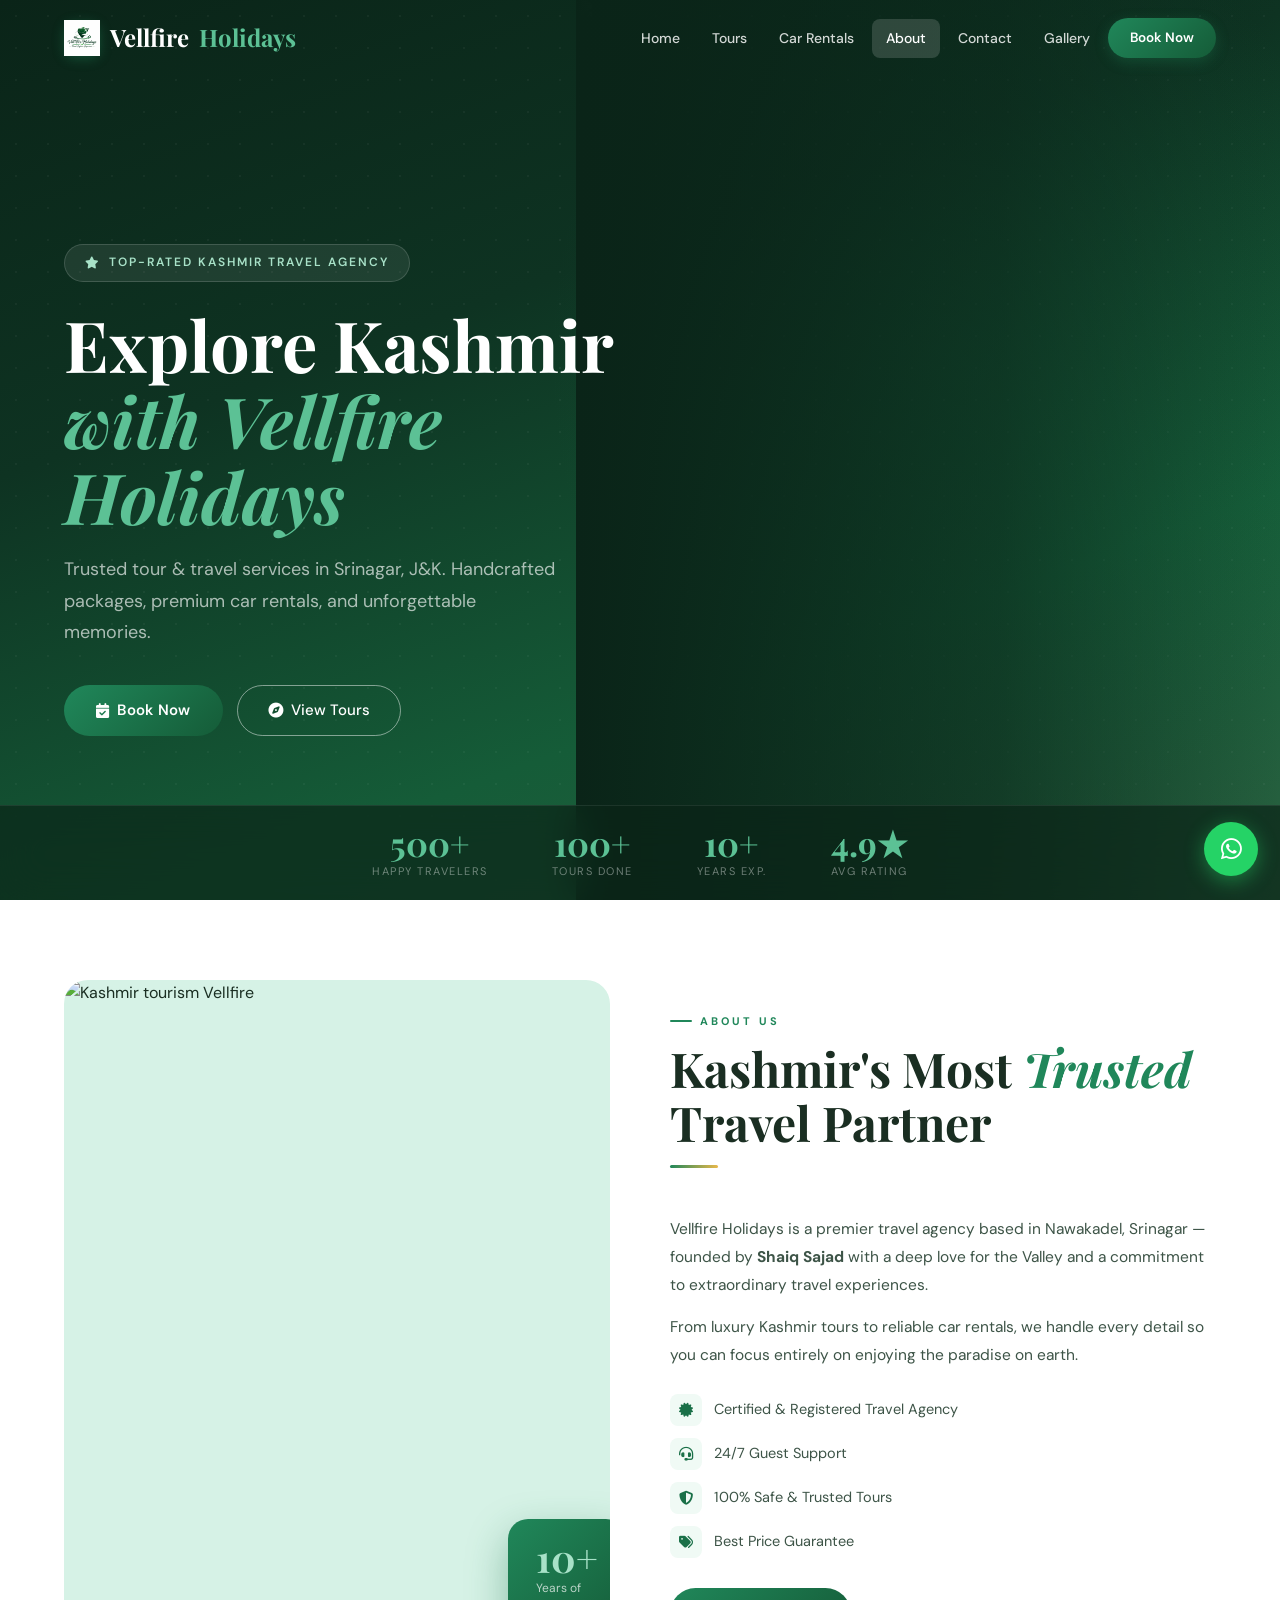
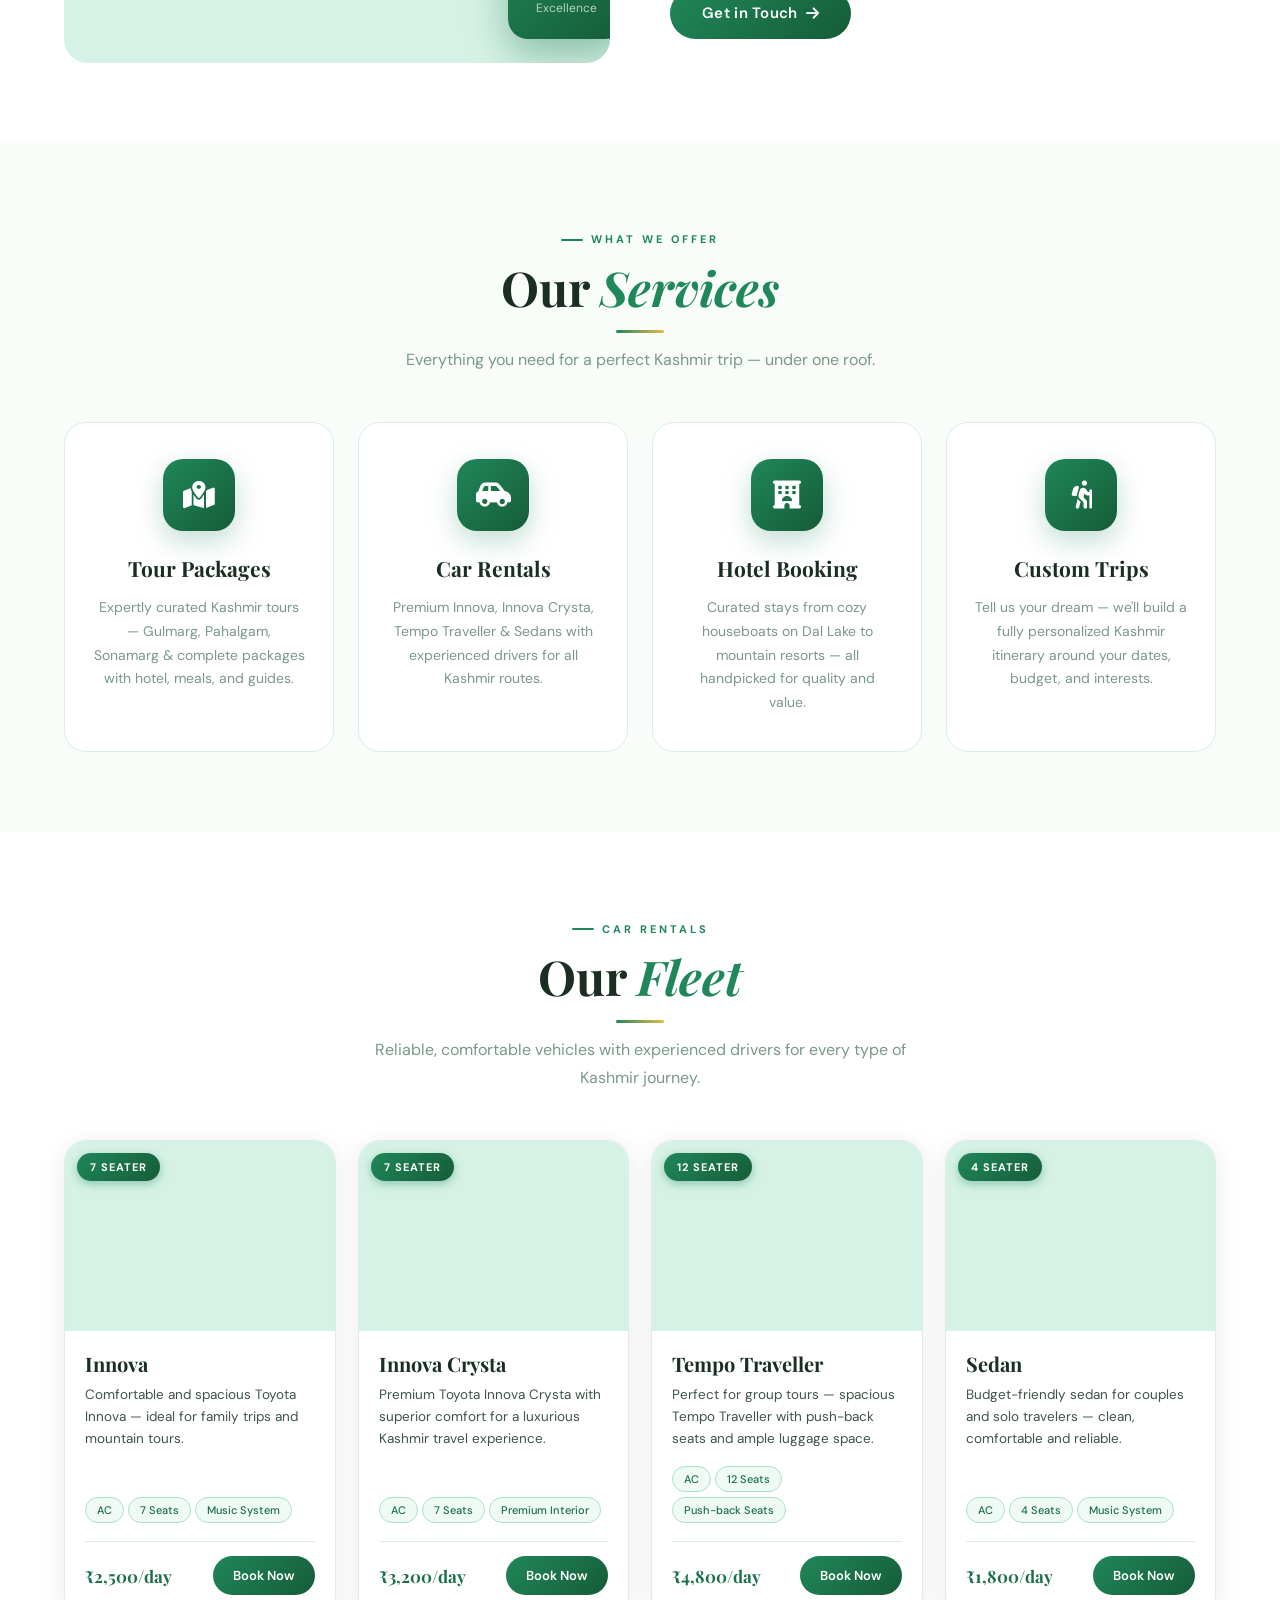
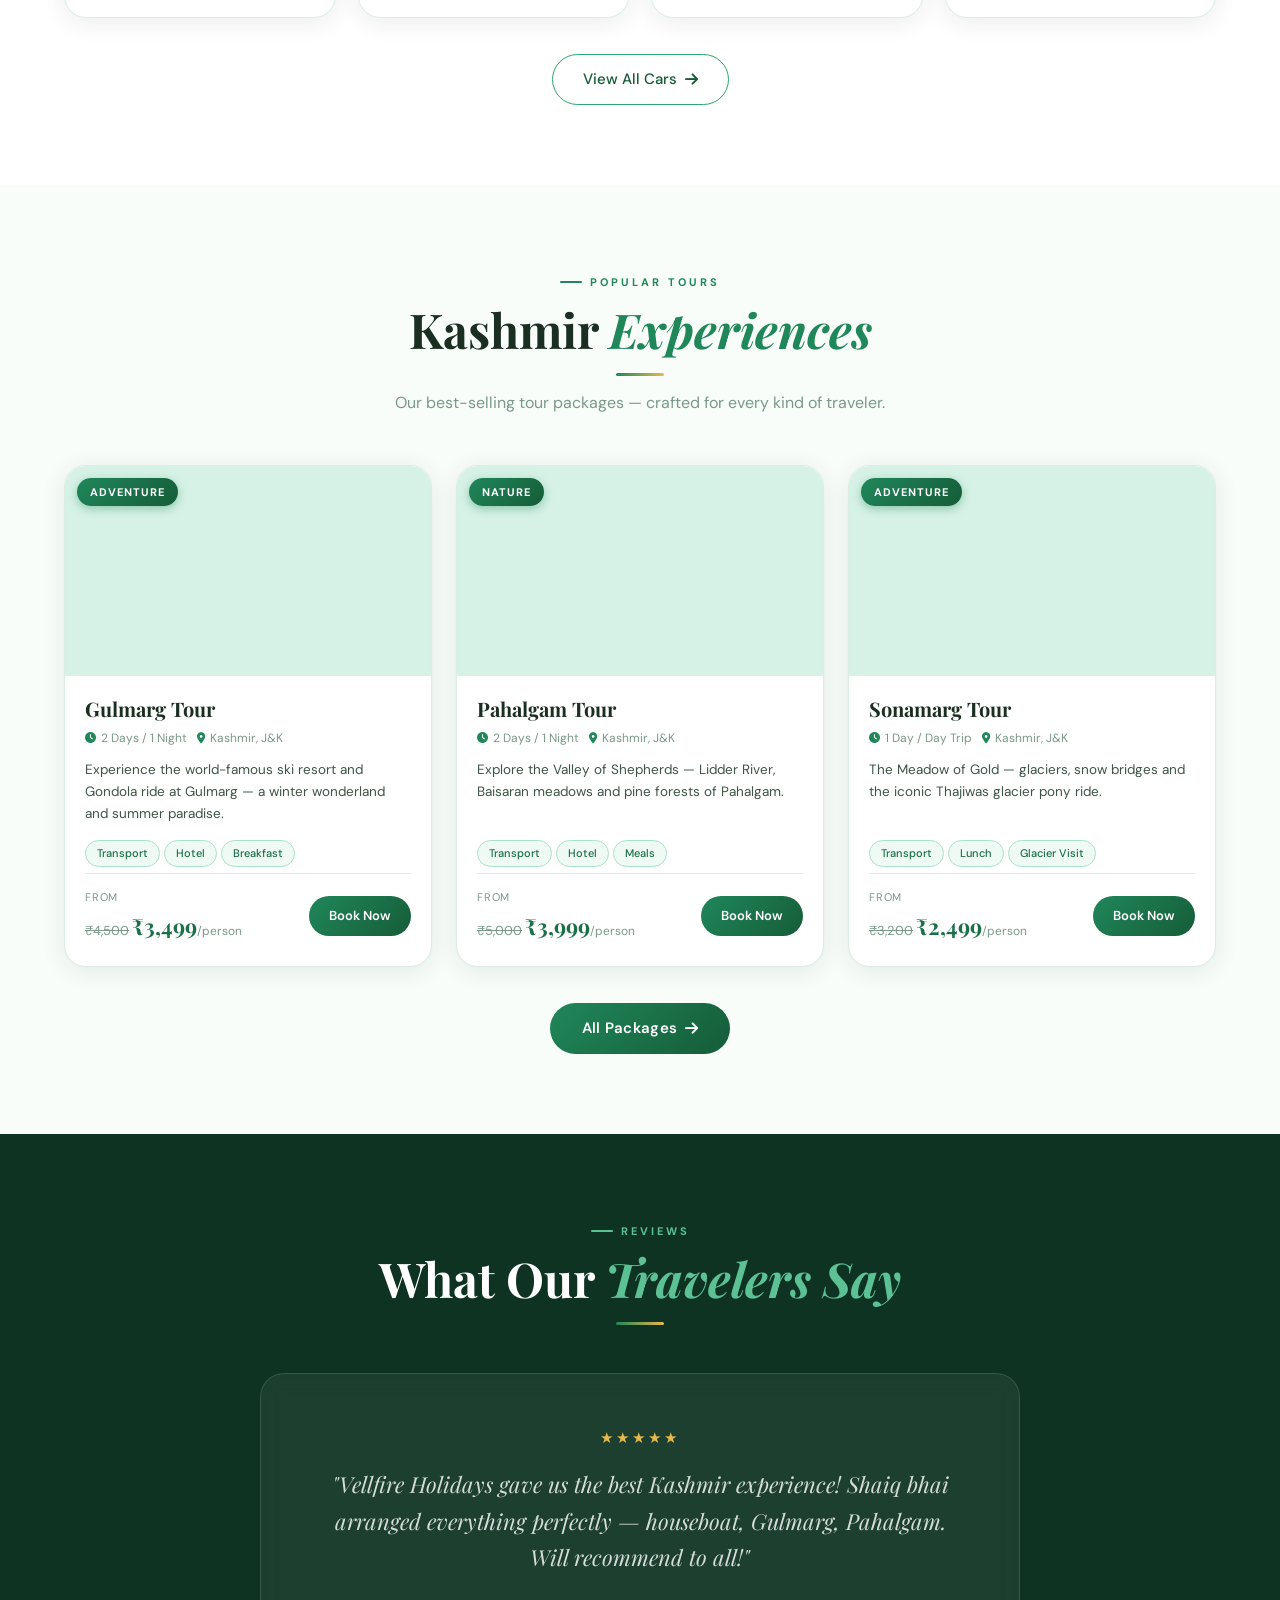
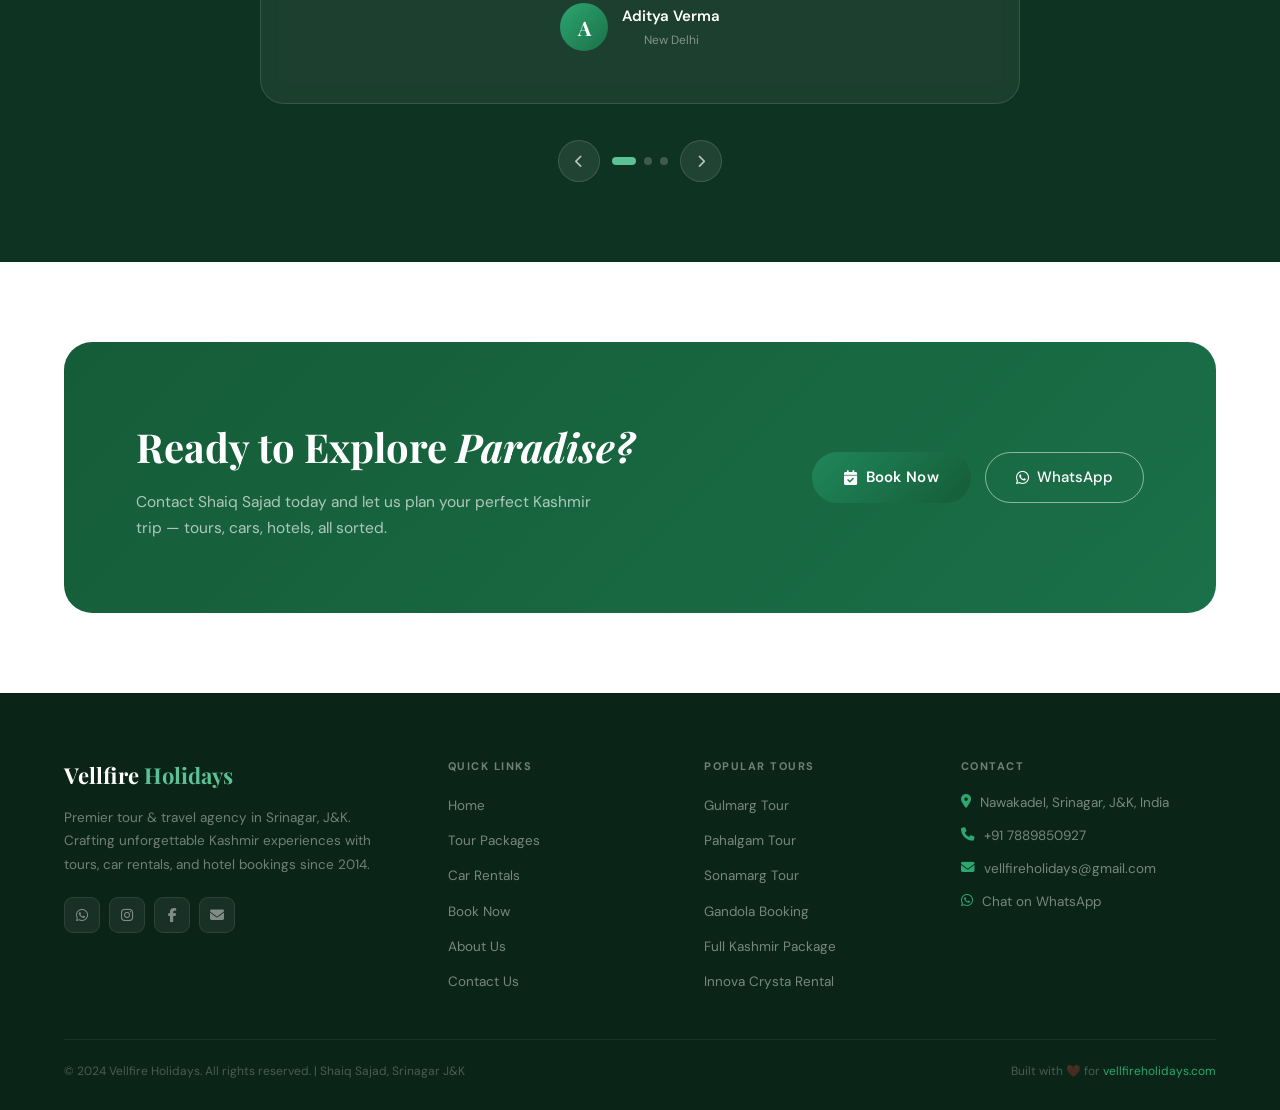
==== commit 0dfe3092: "Refactor navbar logo with icon box Updated navbar logo structure and added icon box." ====
--- a/index.html
+++ b/index.html
@@ -130,8 +130,14 @@
   
 <!-- NAVBAR -->
 <nav id="nav" class="scrolled">
+
   <a href="index.html" class="nav-logo">
-    <img src="images/company.webp" alt="Vellfire Holidays Logo" class="nav-logo-img">
+    
+    <!-- Icon box (same CSS use hogi) -->
+    <div class="nav-logo-icon">
+      <img src="images/company.webp" alt="logo">
+    </div>
+
     Vellfire <span>Holidays</span>
   </a>
   <ul class="nav-links">
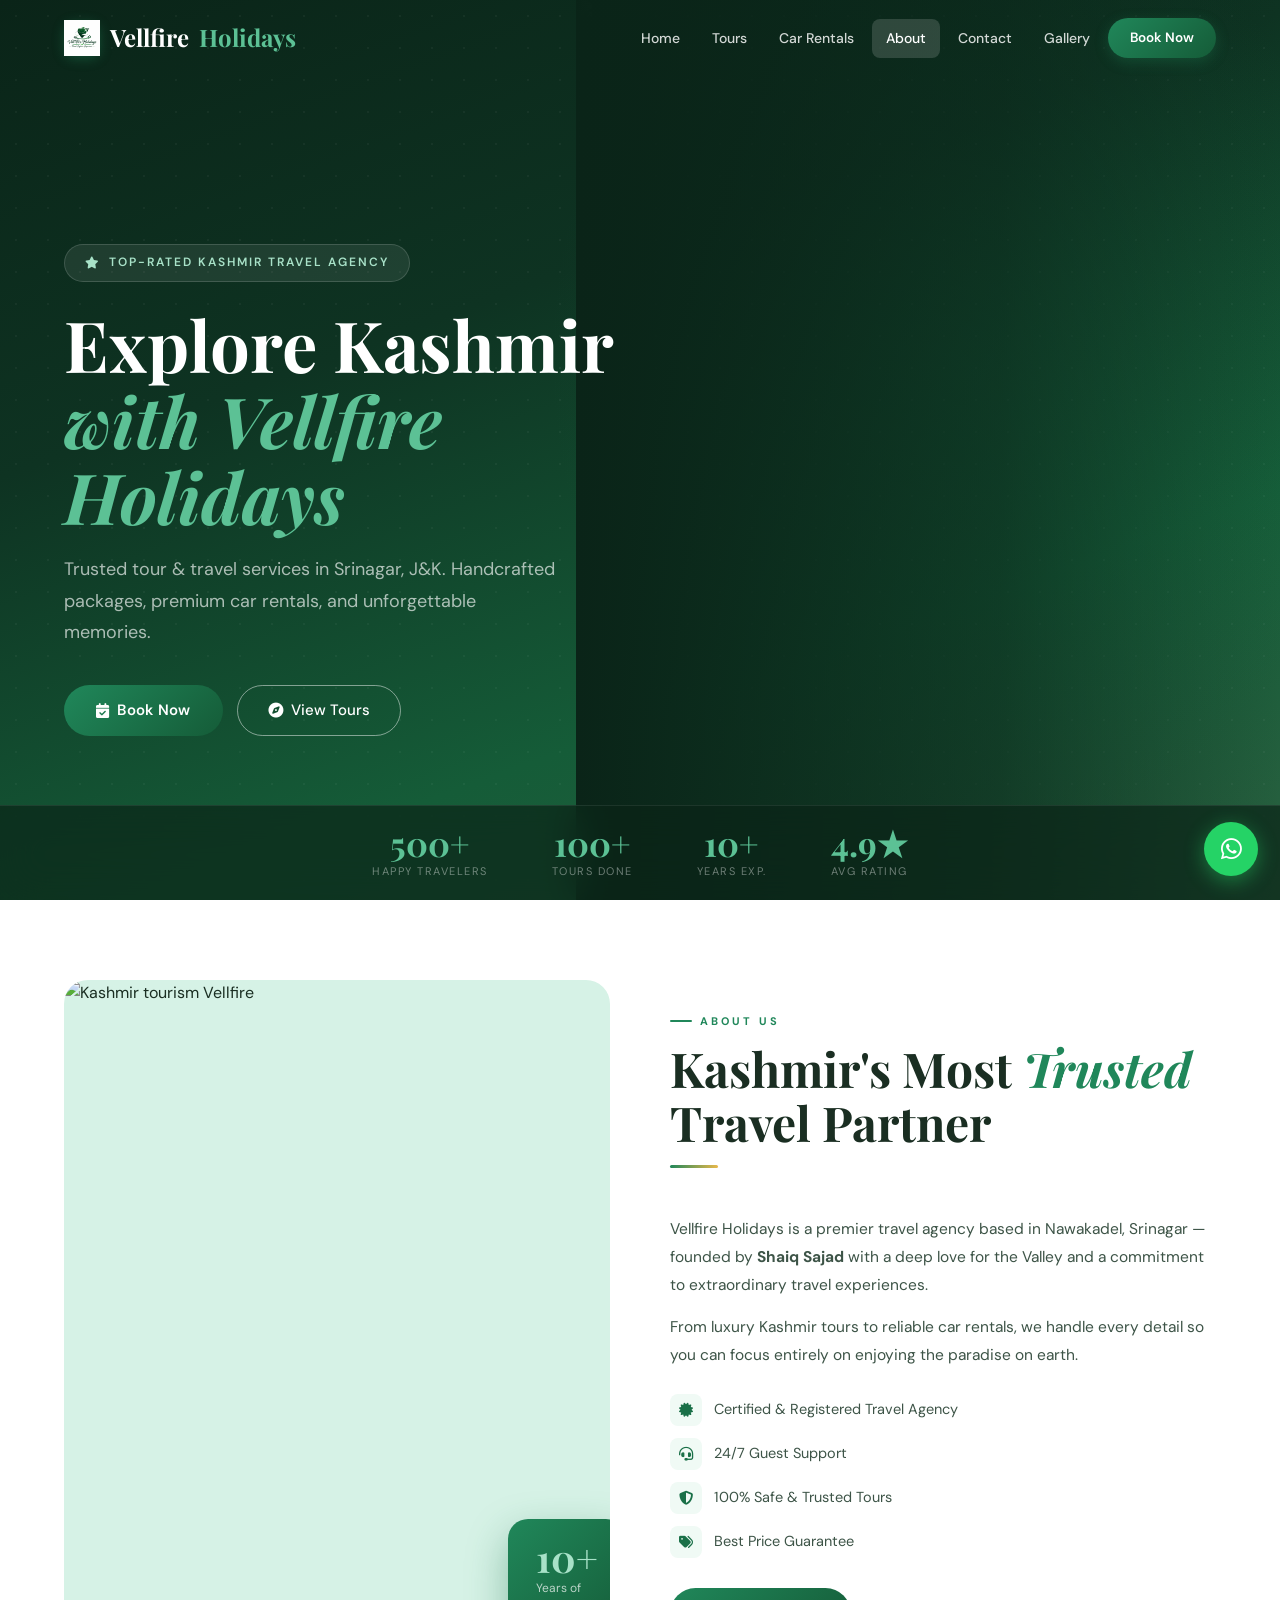
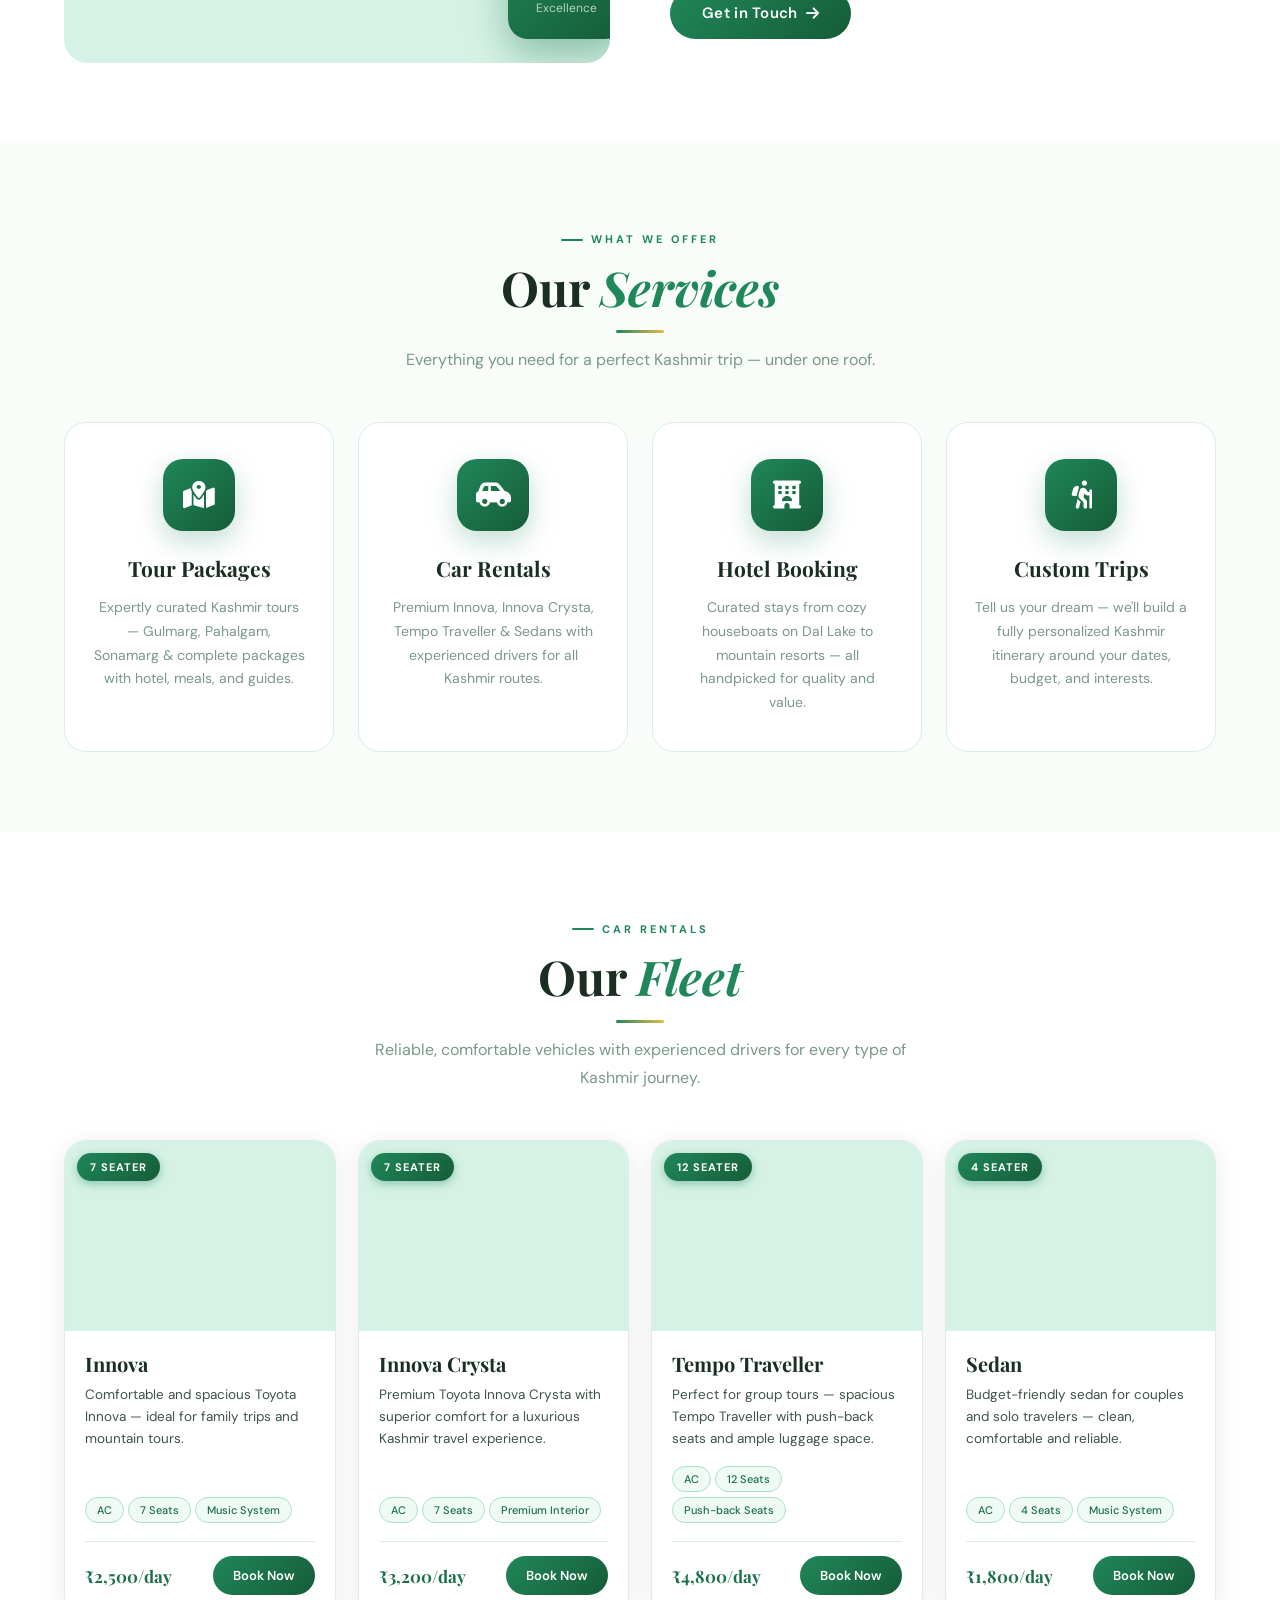
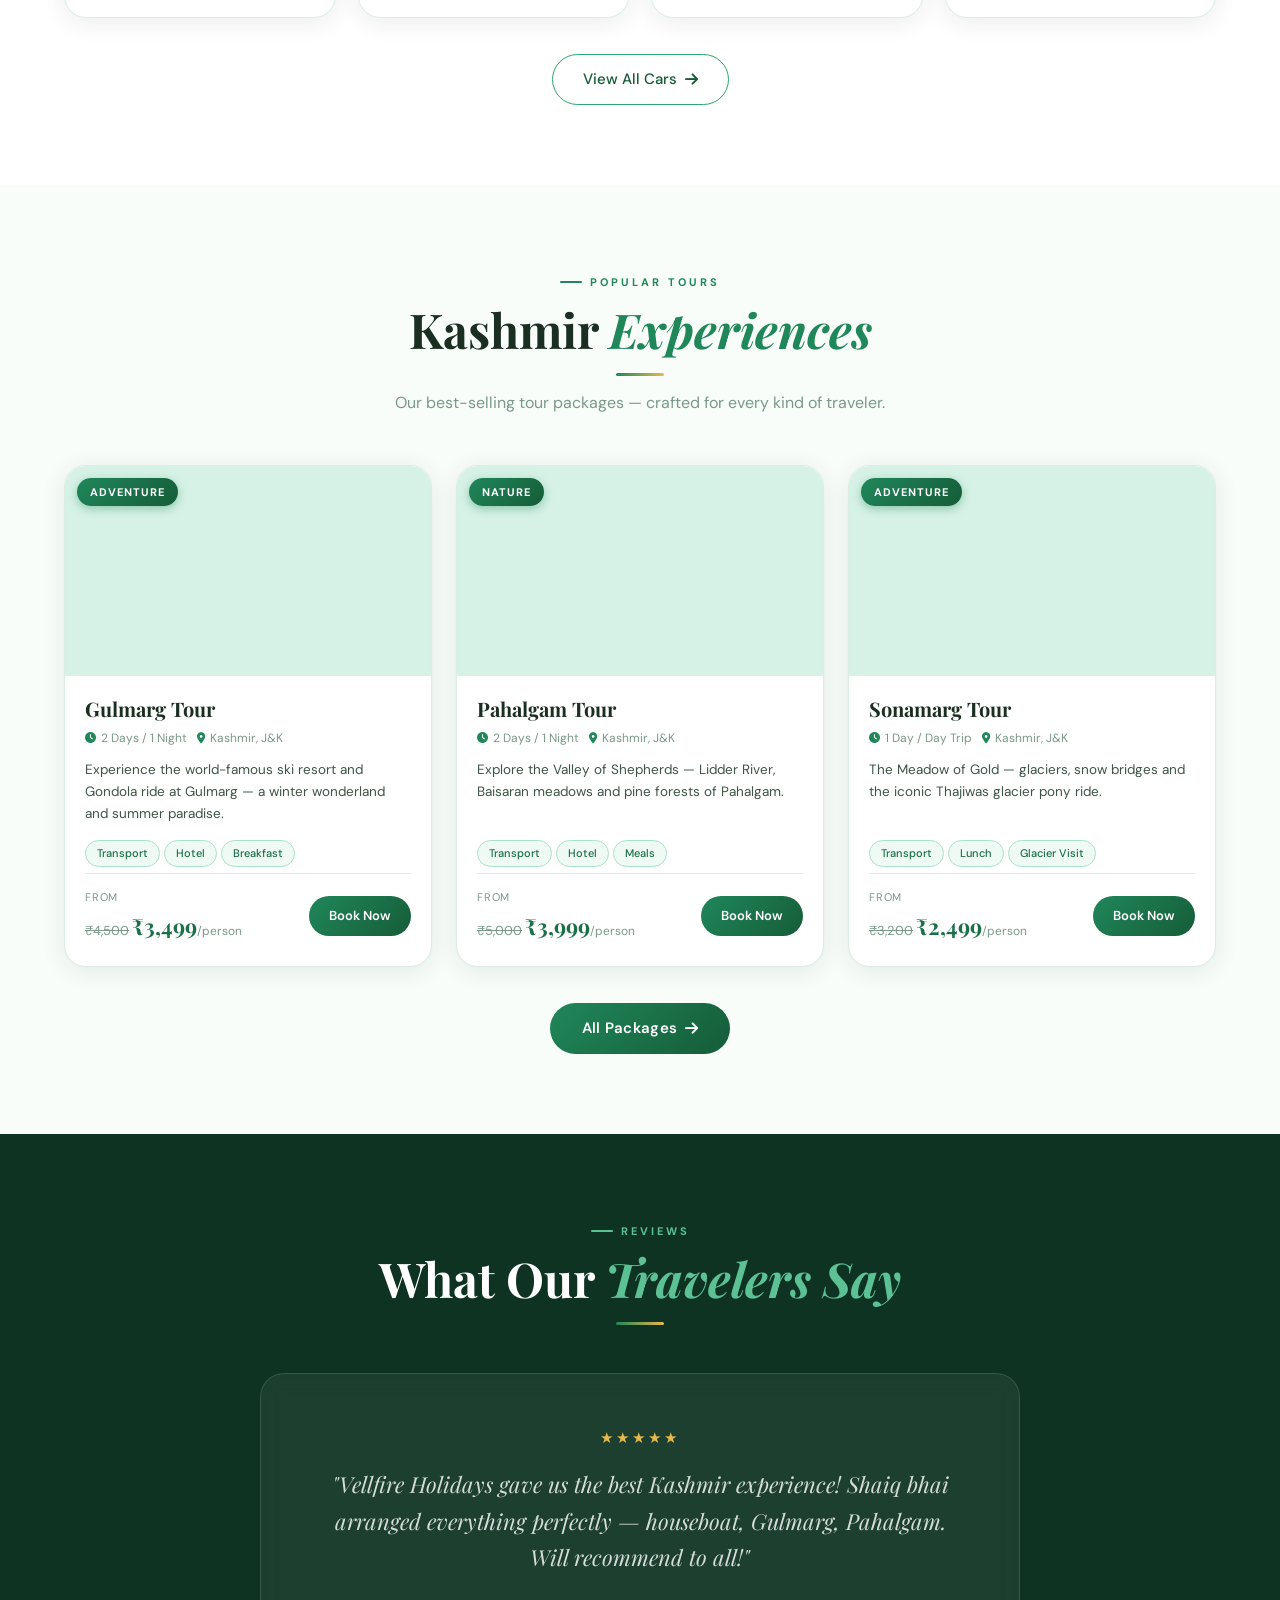
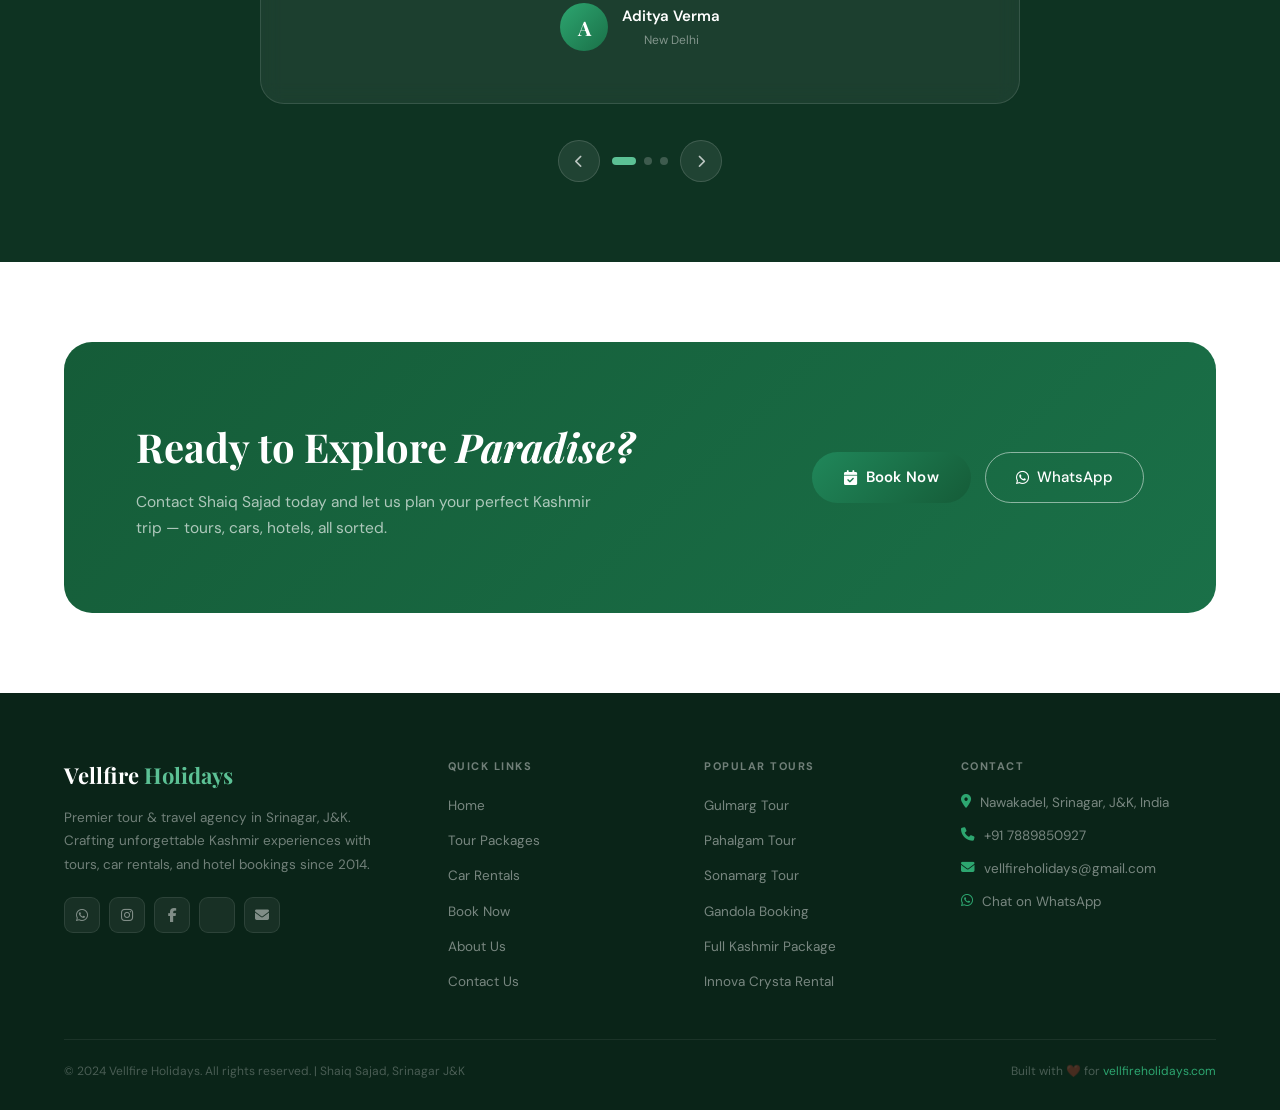
==== commit 4ad8cd6e: "Add Makemetop link to footer social section" ====
--- a/index.html
+++ b/index.html
@@ -1,10 +1,13 @@
 <!DOCTYPE html>
 <html lang="en">
 <head>
+<meta name="google-site-verification" content="ywOVUcb1dBKOEi5RZP8LAPtnwOjdtTgsyO1Vxr_4ufE" />
 <meta charset="UTF-8"><meta name="viewport" content="width=device-width,initial-scale=1.0">
 <meta name="description" content="Vellfire Holidays – Best Kashmir Tour Packages & Car Rentals in Srinagar, J&K. Trusted by hundreds of travelers. Book Gulmarg, Pahalgam, Sonamarg tours today.">
 <meta name="keywords" content="Kashmir tours, Srinagar travel, car rental Srinagar, Vellfire Holidays, Kashmir holiday packages, Gulmarg tour, Pahalgam tour">
 <meta name="author" content="Shaiq Sajad – Vellfire Holidays">
+<link rel="icon" type="image/webp" href="images/favicon.webp">
+<link rel="alternate icon" href="images/favicon.png">
 <meta property="og:title" content="Vellfire Holidays – Explore Kashmir">
 <meta property="og:description" content="Trusted tour & travel services in Srinagar, J&K. Tours, Car Rentals & Hotel Bookings.">
 <meta property="og:url" content="https://vellfireholidays.com">
@@ -317,6 +320,7 @@
         <a href="https://wa.me/917889850927" title="WhatsApp"><i class="fa-brands fa-whatsapp"></i></a>
         <a href="https://www.instagram.com/vellfire_holidays?utm_source=qr&igsh=MTRkdTdydWd6dnczdw==" title="Instagram"><i class="fa-brands fa-instagram"></i></a>
         <a href="https://www.facebook.com/share/1AvcsRSPPp/" title="Facebook"><i class="fa-brands fa-facebook-f"></i></a>
+        <a href="https://makemetop.in/?biz=O0ndnkS5rfxLmWjBtCzQ" title="Makemetop"><i class="fa-brands fa-makemetop-mt"></i></a>
         <a href="mailto:vellfireholidays@gmail.com" title="Email"><i class="fa-solid fa-envelope"></i></a>
       </div>
     </div>
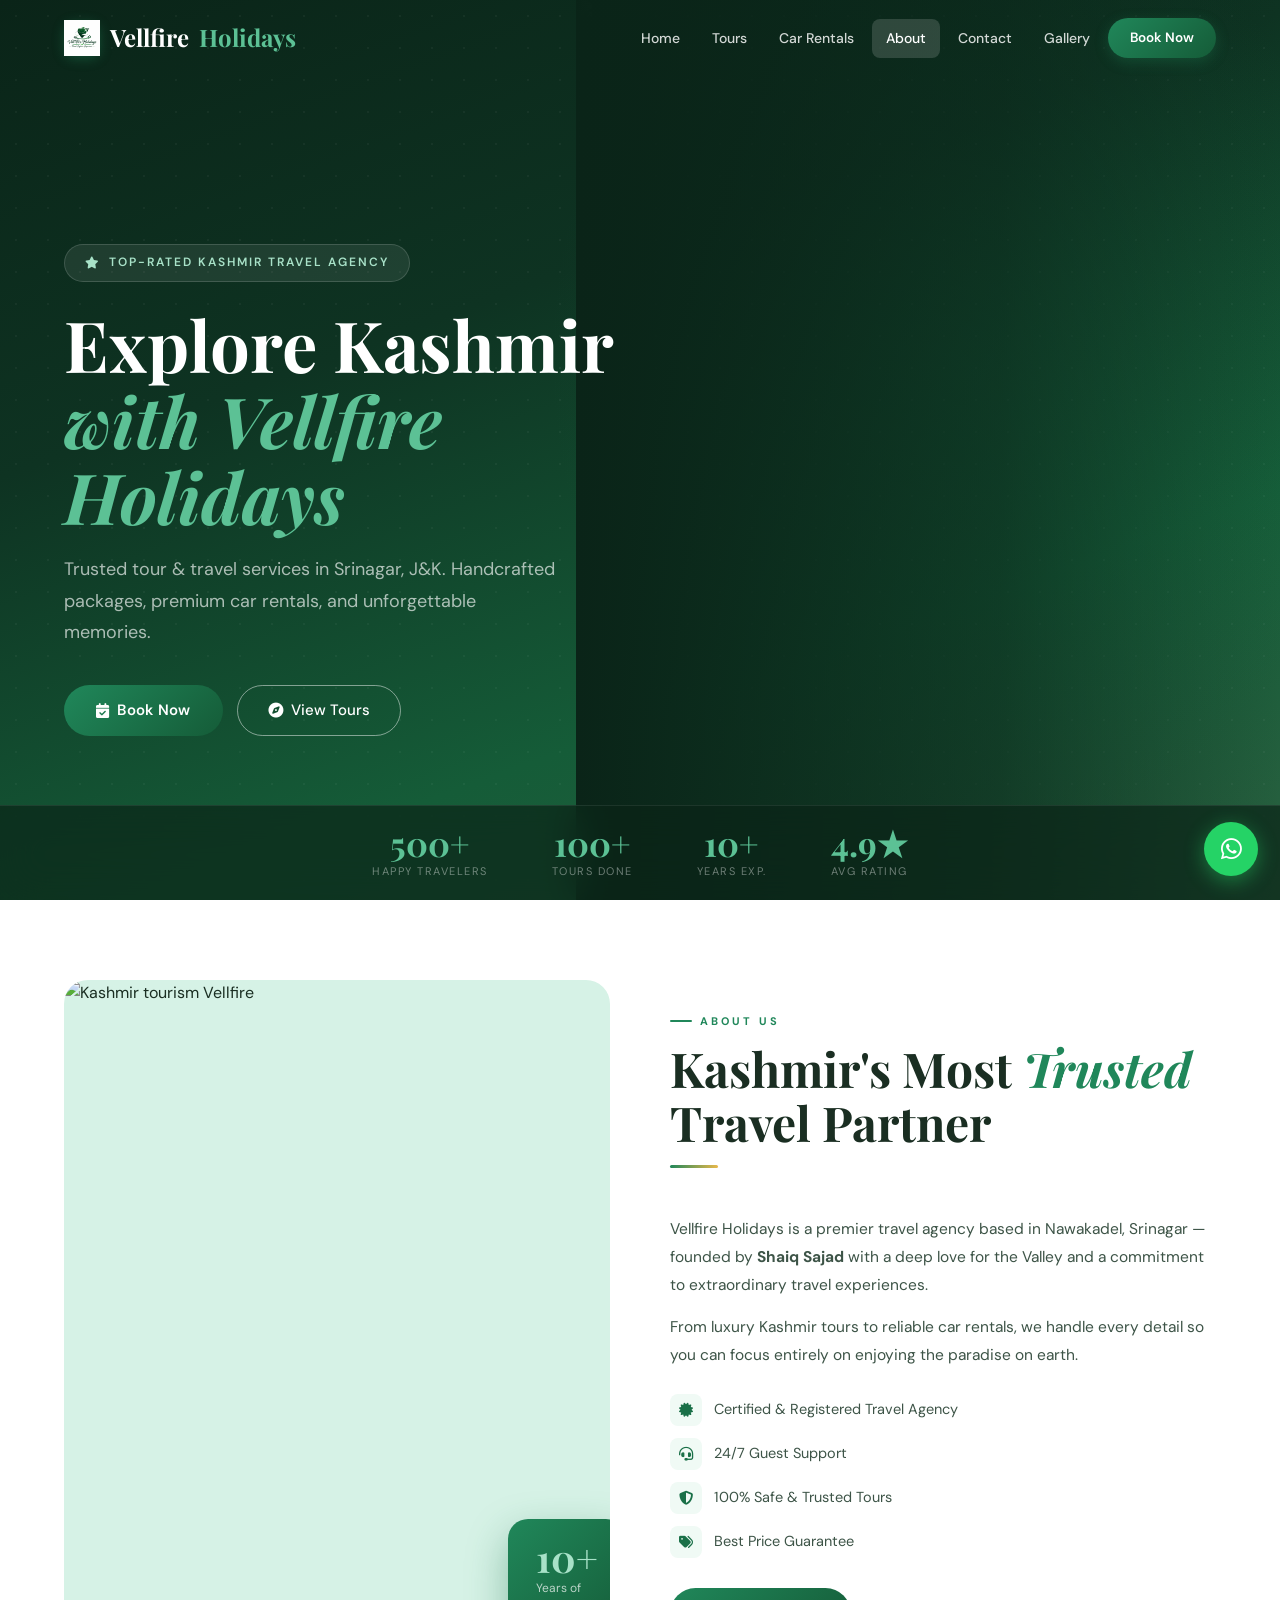
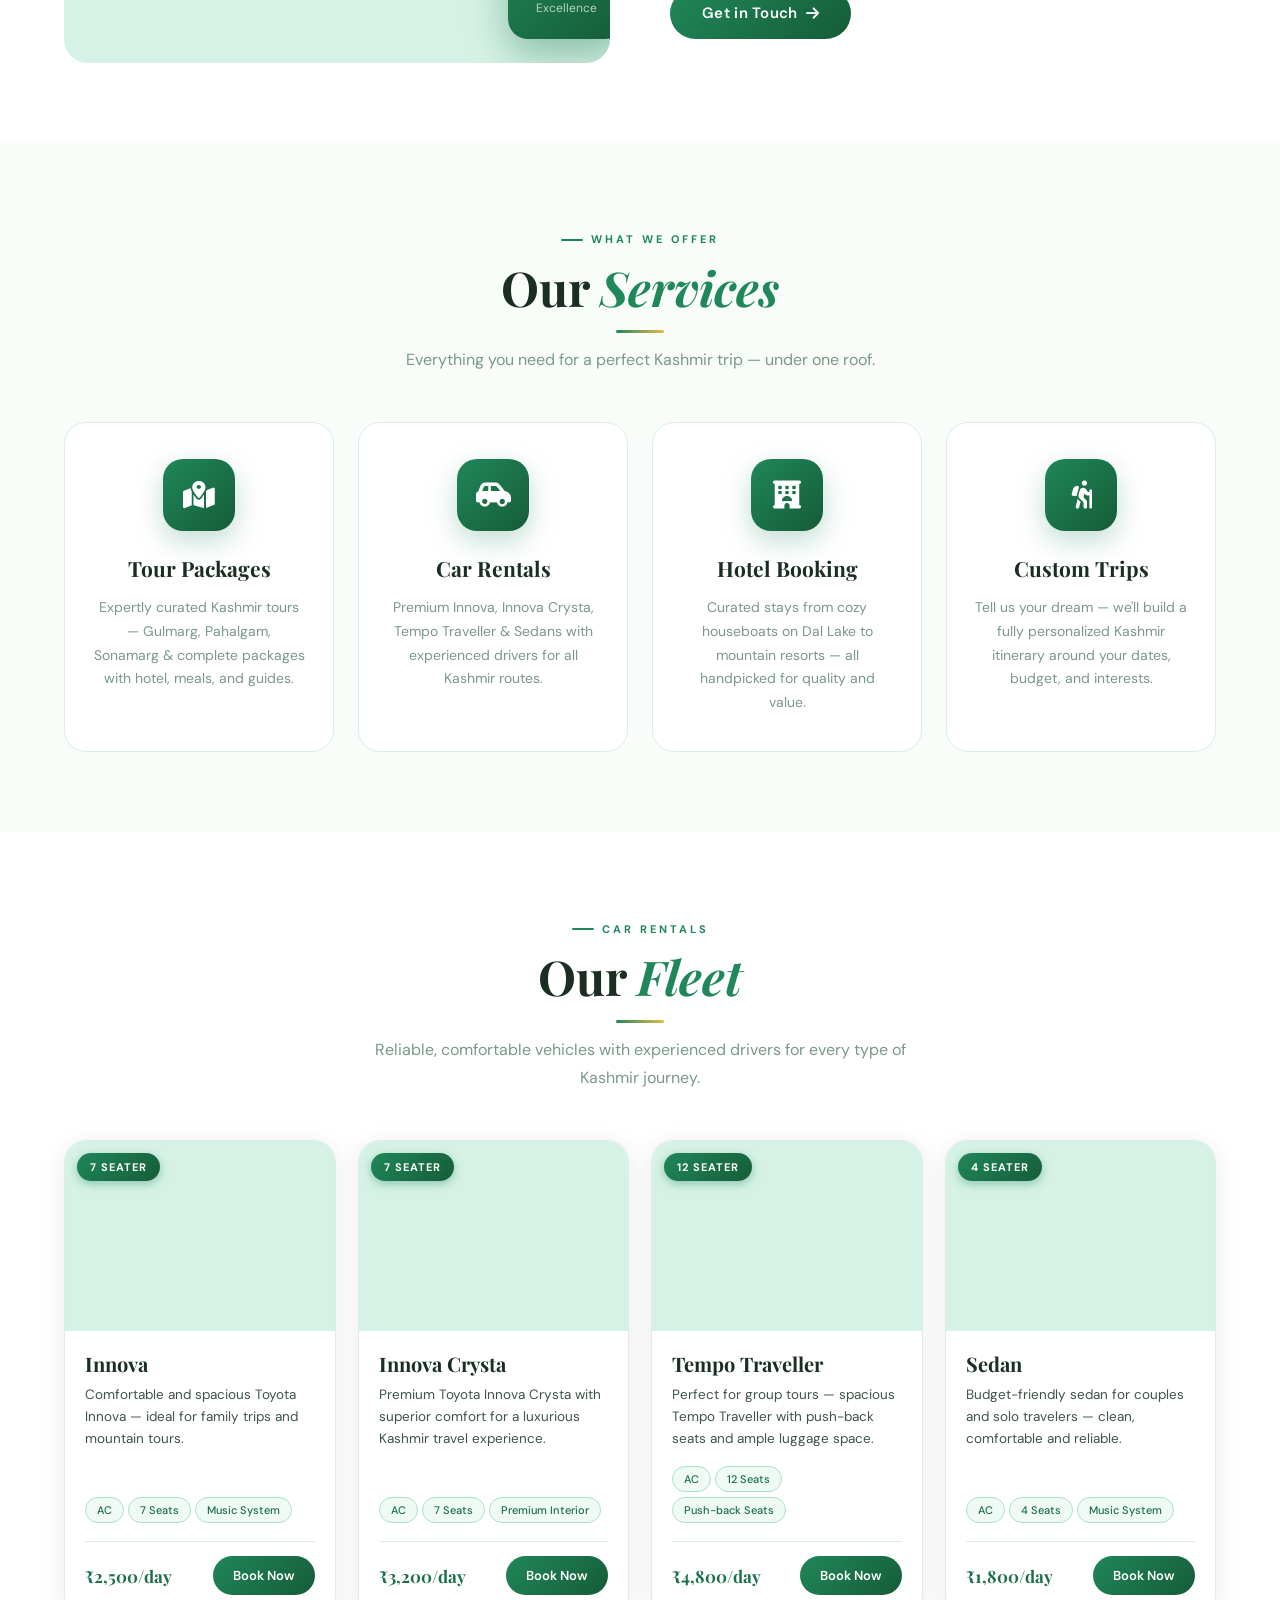
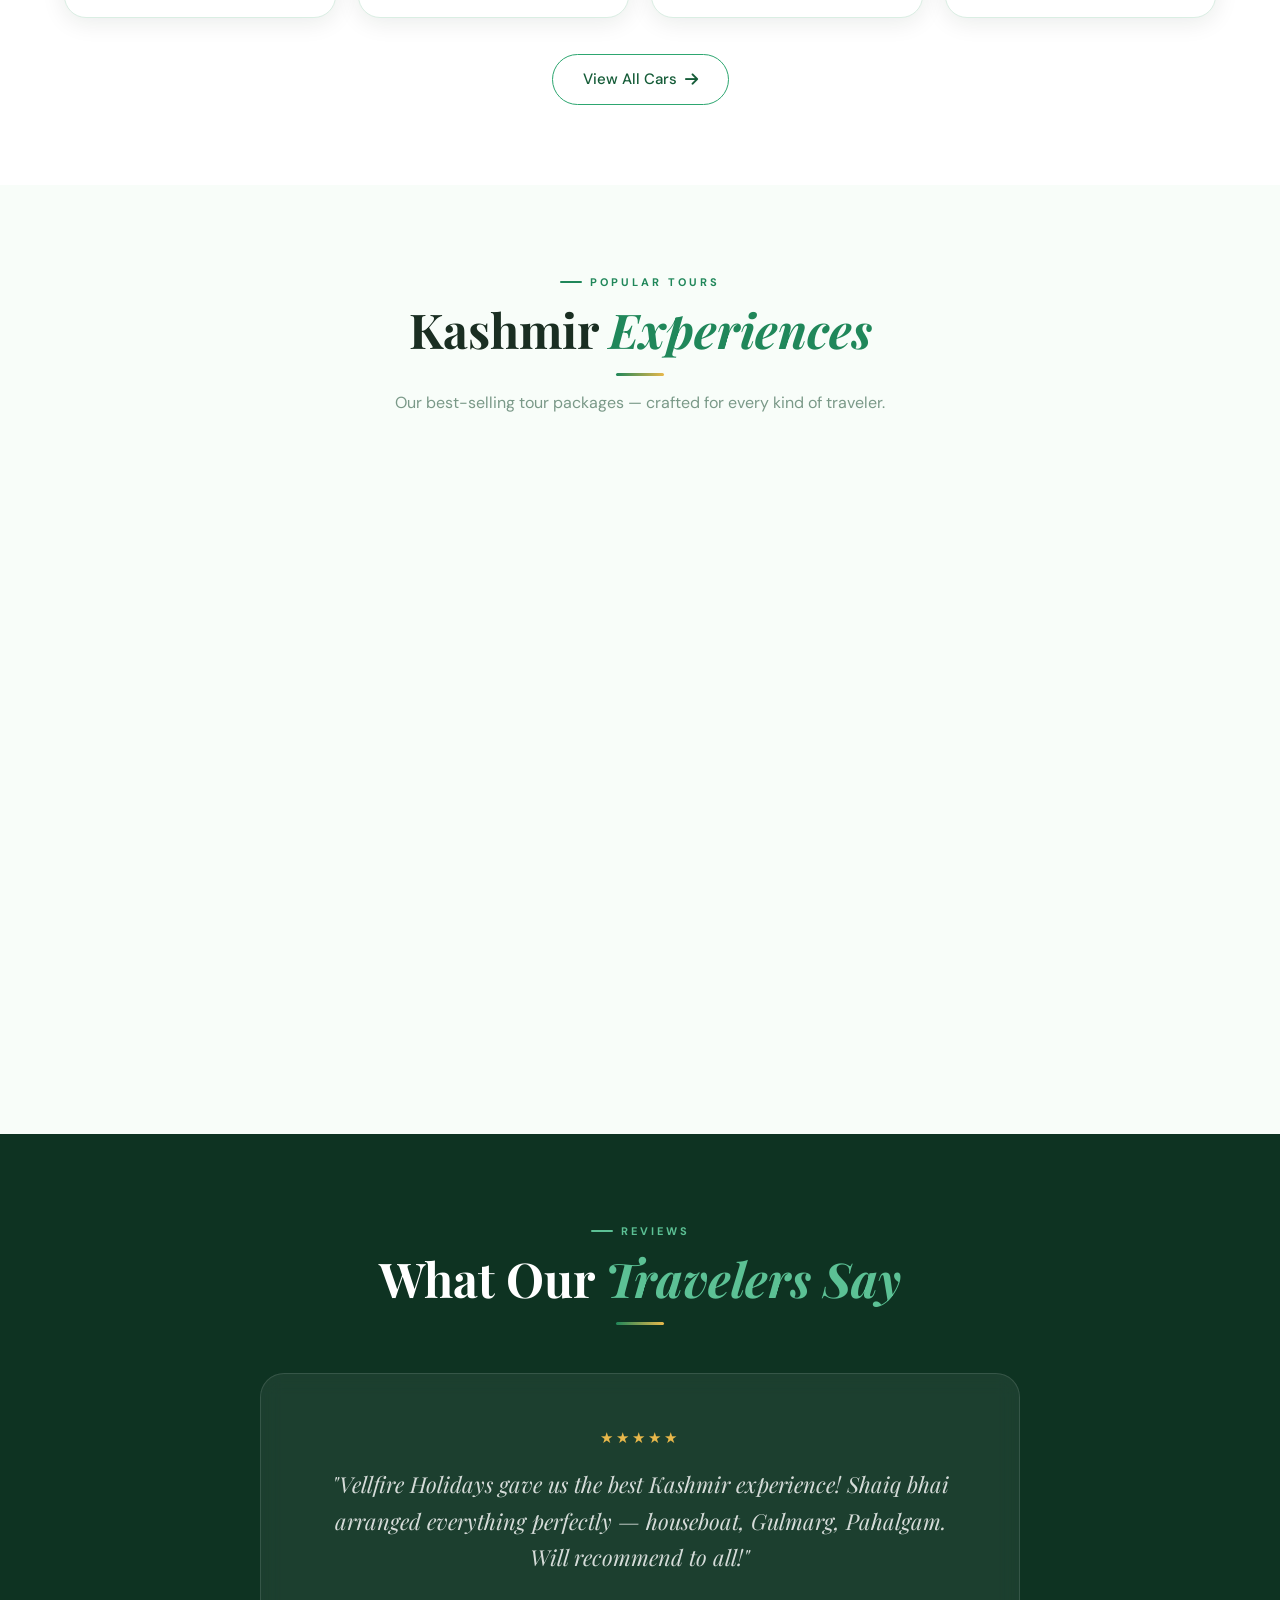
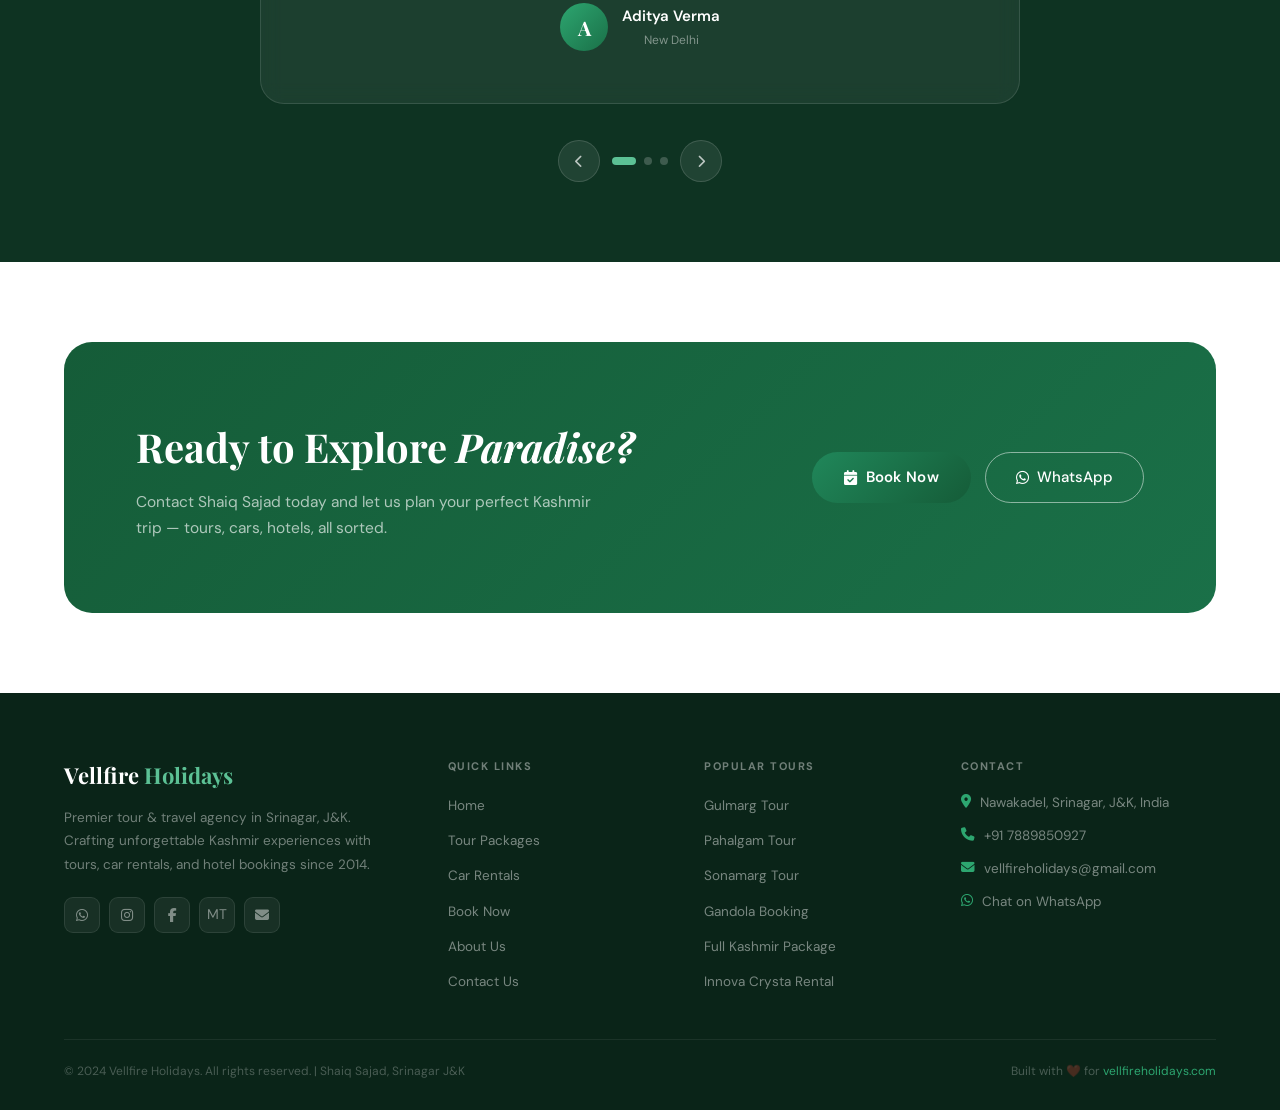
==== commit 7f782cc1: "Update Makemetop link to open in a new tab Added target='_blank' to the Makemetop link for opening i" ====
--- a/index.html
+++ b/index.html
@@ -320,7 +320,9 @@
         <a href="https://wa.me/917889850927" title="WhatsApp"><i class="fa-brands fa-whatsapp"></i></a>
         <a href="https://www.instagram.com/vellfire_holidays?utm_source=qr&igsh=MTRkdTdydWd6dnczdw==" title="Instagram"><i class="fa-brands fa-instagram"></i></a>
         <a href="https://www.facebook.com/share/1AvcsRSPPp/" title="Facebook"><i class="fa-brands fa-facebook-f"></i></a>
-        <a href="https://makemetop.in/?biz=O0ndnkS5rfxLmWjBtCzQ" title="Makemetop"><i class="fa-brands fa-makemetop-mt"></i></a>
+        <a href="https://makemetop.in/?biz=O0ndnkS5rfxLmWjBtCzQ" target="_blank" title="Makemetop">
+  MT
+</a>
         <a href="mailto:vellfireholidays@gmail.com" title="Email"><i class="fa-solid fa-envelope"></i></a>
       </div>
     </div>
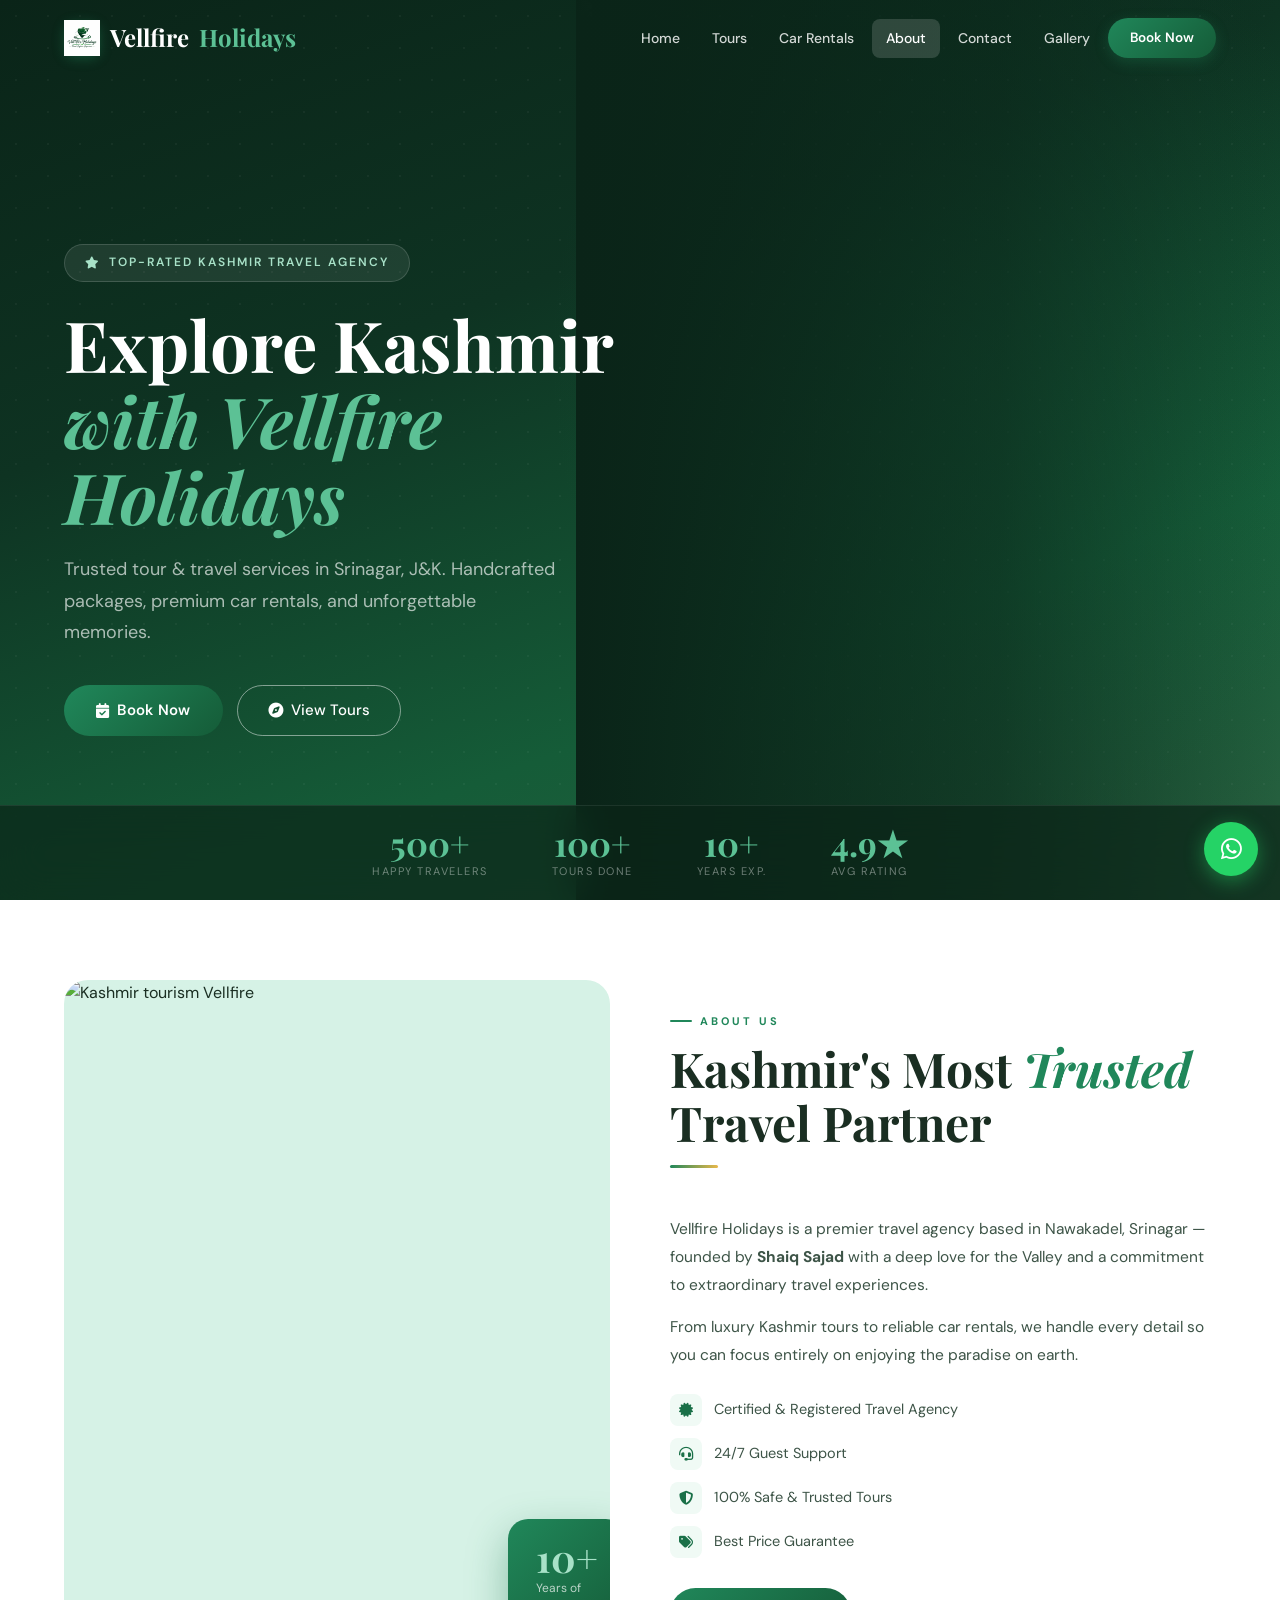
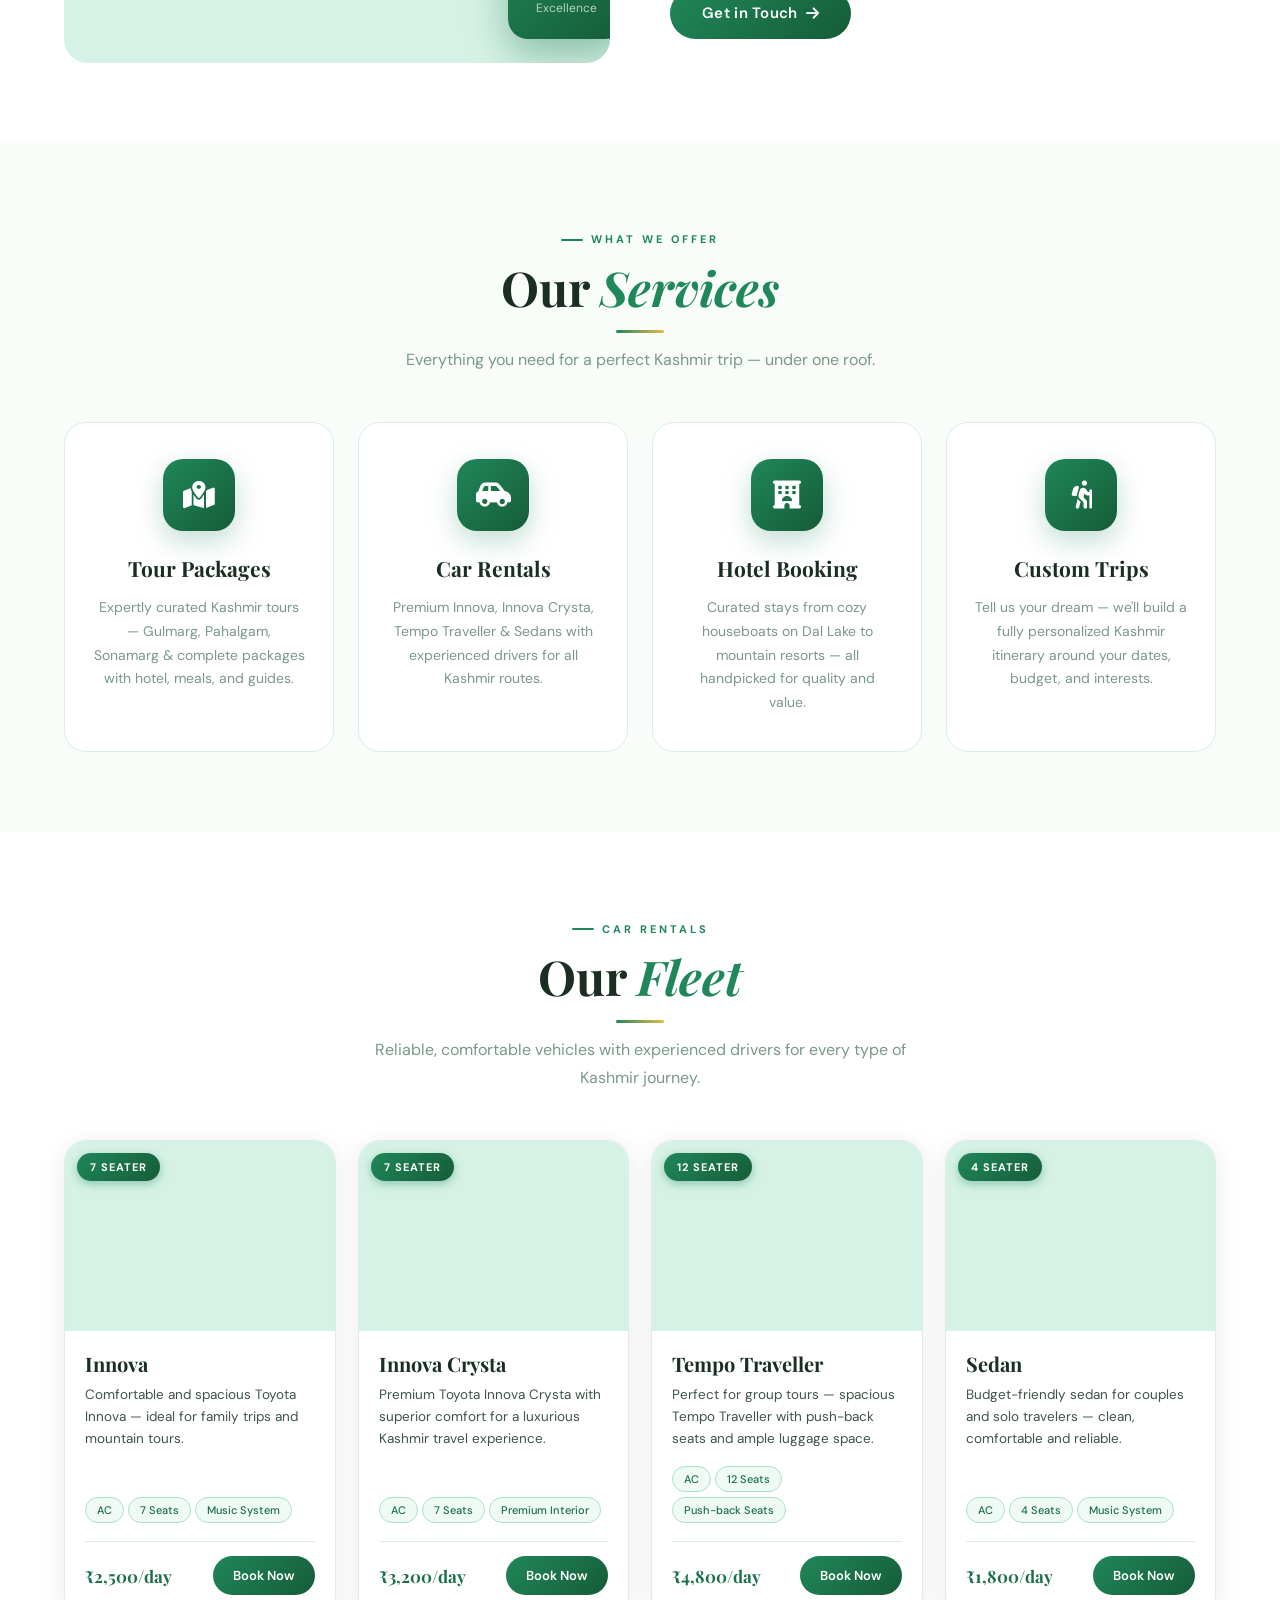
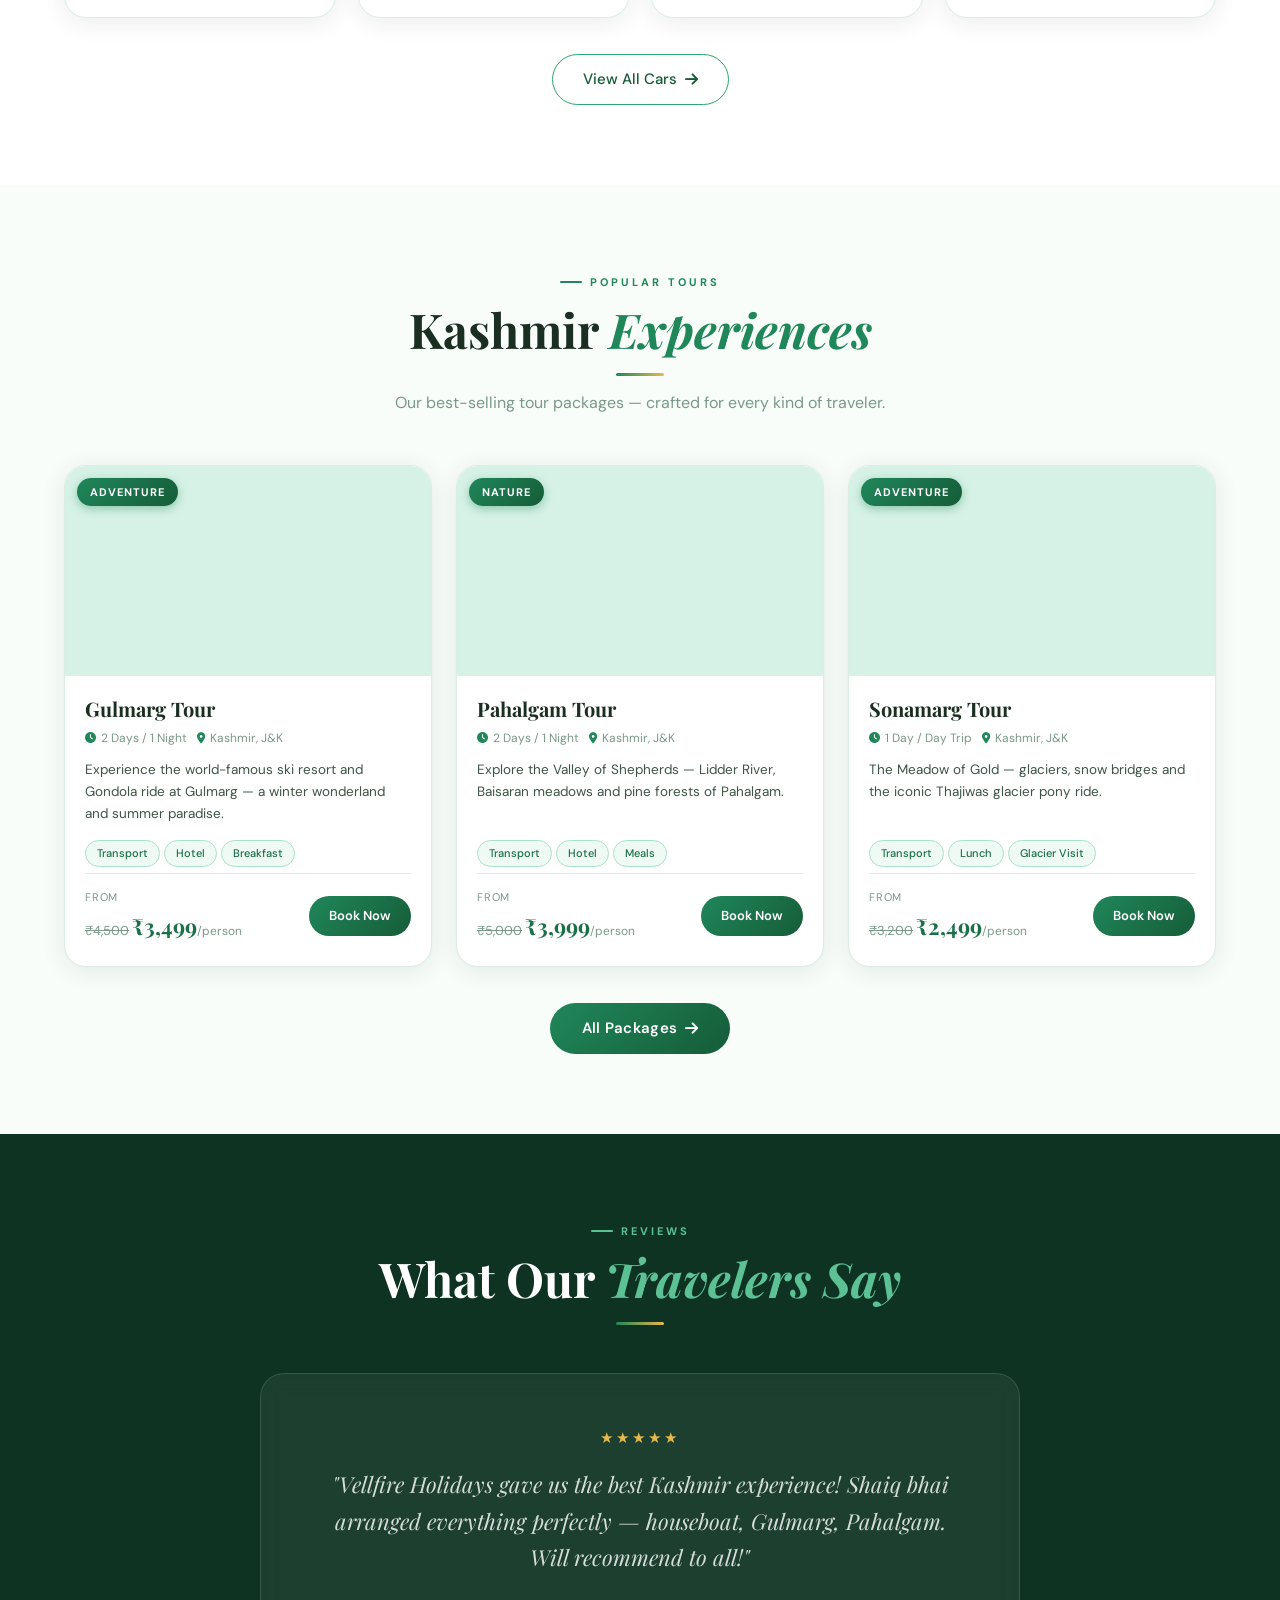
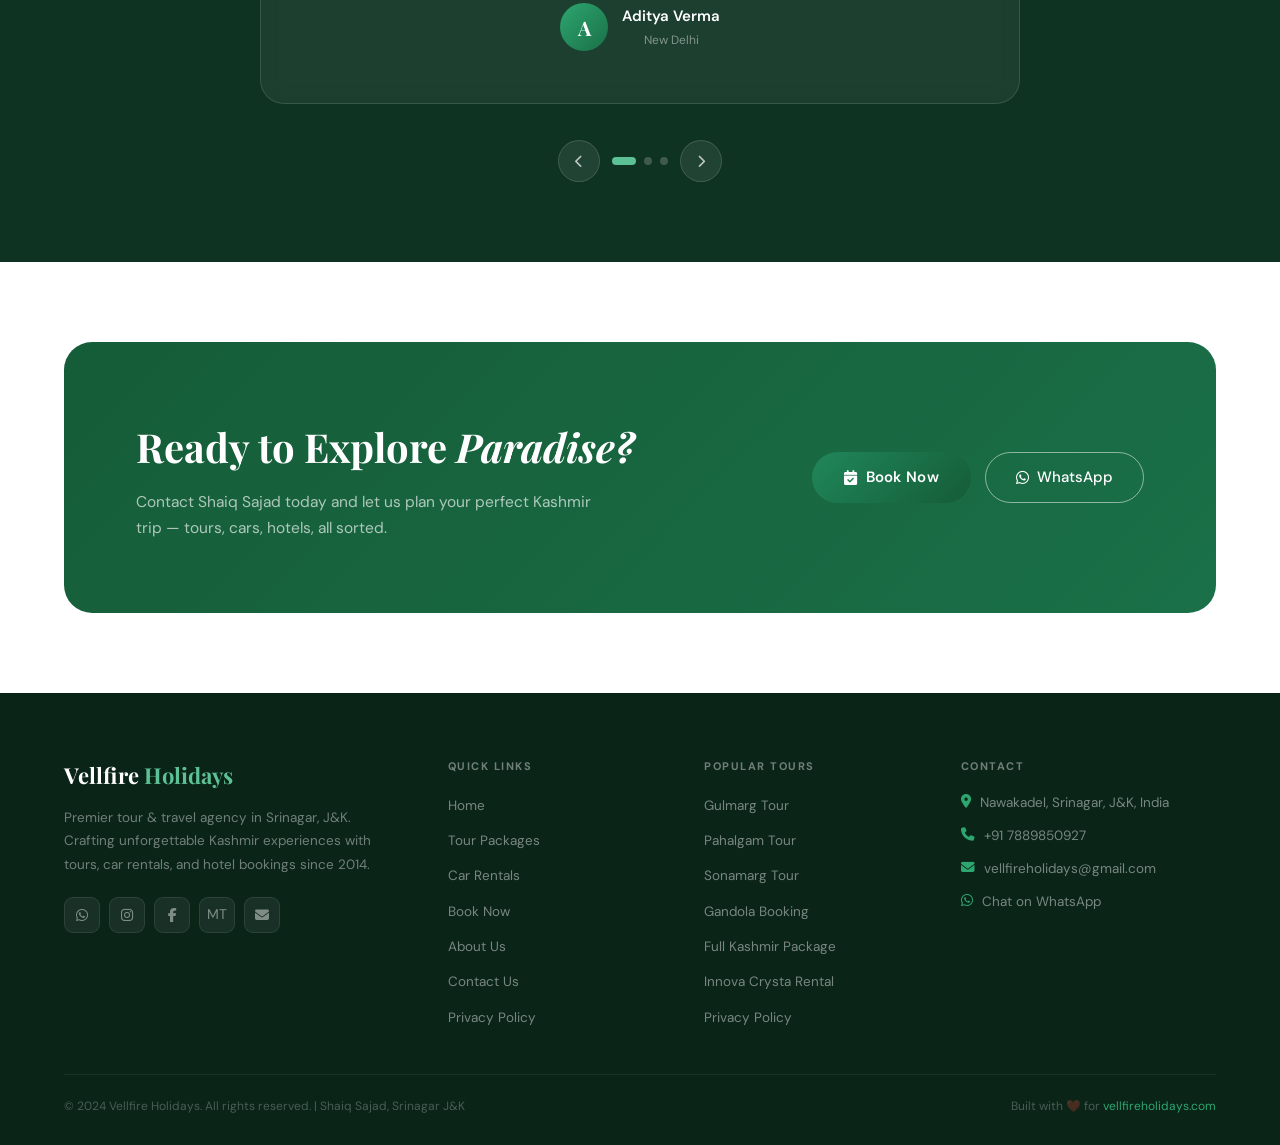
==== commit d8c34922: "Add Privacy Policy link to footer" ====
--- a/index.html
+++ b/index.html
@@ -335,6 +335,7 @@
         <li><a href="book.html">Book Now</a></li>
         <li><a href="about.html">About Us</a></li>
         <li><a href="contact.html">Contact Us</a></li>
+         <li><a href="privacy.html">Privacy Policy</a></li>
       </ul>
     </div>
     <div class="footer-col">
@@ -346,6 +347,7 @@
         <li><a href="tours.html">Gandola Booking</a></li>
         <li><a href="tours.html">Full Kashmir Package</a></li>
         <li><a href="cars.html">Innova Crysta Rental</a></li>
+        <li><a href="privacy.html">Privacy Policy</a></li>
       </ul>
     </div>
     <div class="footer-col">
